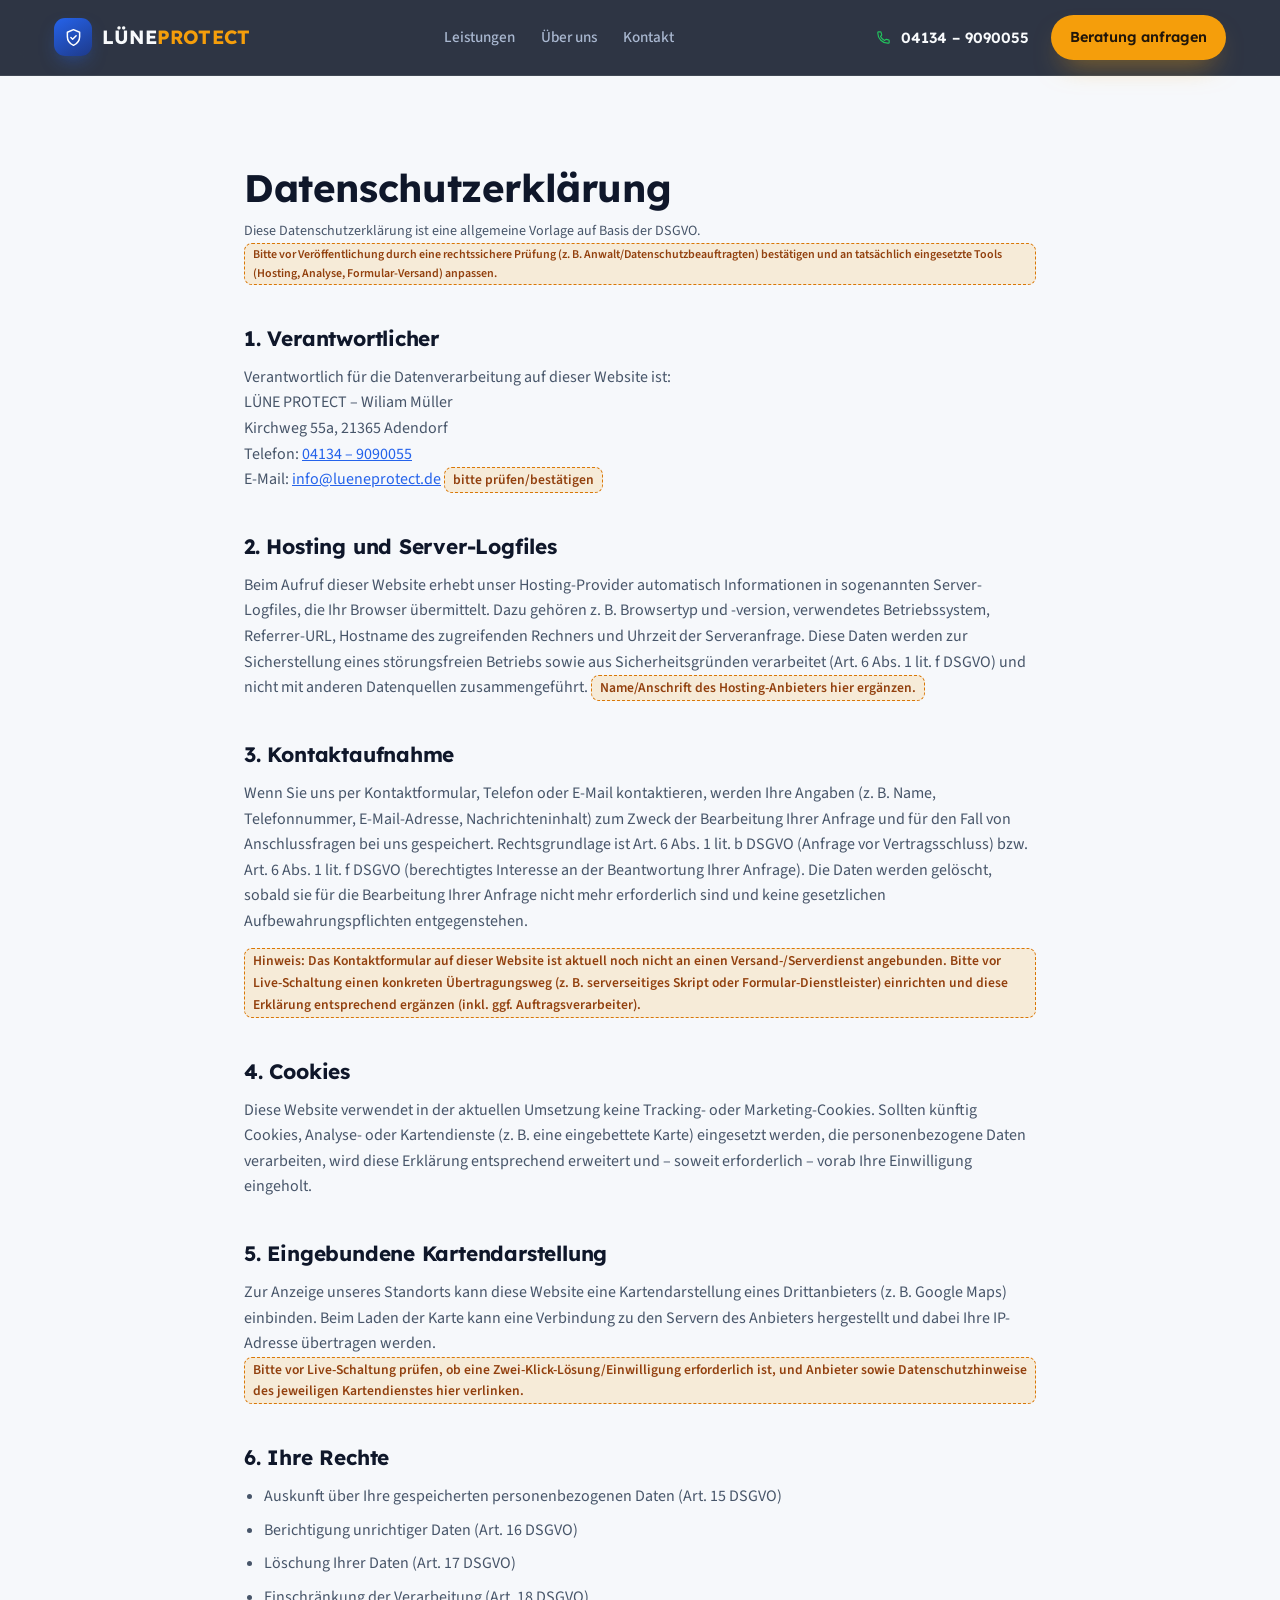
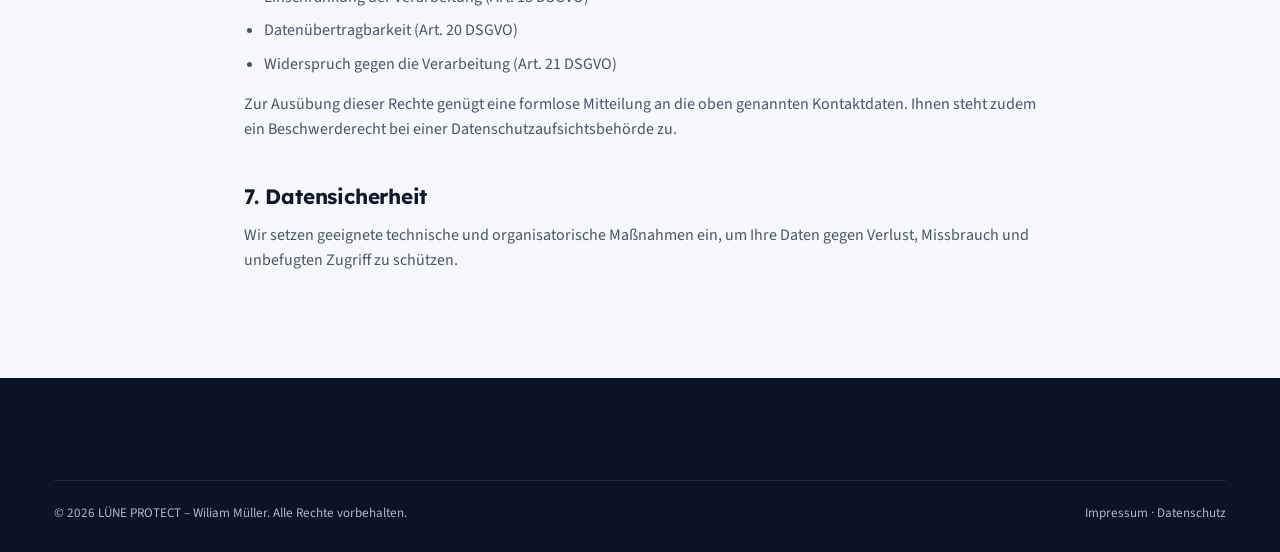
==== datenschutz.html @ abf203d9 "Add new modern website for LÜNE PROTECT Builds a full static site (index, Impressum, Datenschutz) to" ====
<!doctype html>
<html lang="de">
<head>
  <meta charset="UTF-8" />
  <meta name="viewport" content="width=device-width, initial-scale=1" />
  <title>Datenschutzerklärung – LÜNE PROTECT</title>
  <meta name="description" content="Datenschutzerklärung von LÜNE PROTECT gemäß DSGVO." />
  <meta name="robots" content="noindex" />
  <meta name="theme-color" content="#0b1324" />
  <link rel="icon" href="data:image/svg+xml,%3Csvg xmlns='http://www.w3.org/2000/svg' viewBox='0 0 24 24' fill='none'%3E%3Crect width='24' height='24' rx='6' fill='%230b1324'/%3E%3Cpath d='M12 3l7 3v5c0 4.5-3 8-7 10-4-2-7-5.5-7-10V6l7-3z' fill='%232563eb'/%3E%3Cpath d='M9 12l2 2 4-4' stroke='%23f59e0b' stroke-width='1.6' stroke-linecap='round' stroke-linejoin='round' fill='none'/%3E%3C/svg%3E" />
  <link rel="preconnect" href="https://fonts.googleapis.com" />
  <link rel="preconnect" href="https://fonts.gstatic.com" crossorigin />
  <link rel="stylesheet" href="https://fonts.googleapis.com/css2?family=Lexend:wght@400;500;600;700;800&family=Source+Sans+3:wght@400;500;600;700&display=swap" />
  <link rel="stylesheet" href="assets/css/style.css" />
</head>
<body>
  <a class="skip-link" href="#main">Zum Inhalt springen</a>

  <header class="site-header" data-site-header>
    <div class="container">
      <a class="brand" href="index.html" aria-label="LÜNE PROTECT – Startseite">
        <span class="brand__mark" aria-hidden="true">
          <svg viewBox="0 0 24 24" fill="none"><path d="M12 3l7 3v5c0 4.5-3 8-7 10-4-2-7-5.5-7-10V6l7-3z" stroke="currentColor" stroke-width="1.7" stroke-linejoin="round"/><path d="M9 12l2 2 4-4" stroke="currentColor" stroke-width="1.7" stroke-linecap="round" stroke-linejoin="round"/></svg>
        </span>
        <span class="brand__name">LÜNE<span>PROTECT</span></span>
      </a>
      <nav class="main-nav" id="main-nav" aria-label="Hauptnavigation">
        <ul class="main-nav__list">
          <li><a href="index.html#leistungen">Leistungen</a></li>
          <li><a href="index.html#ueber-uns">Über uns</a></li>
          <li><a href="index.html#kontakt">Kontakt</a></li>
        </ul>
        <a class="btn btn--accent btn--block main-nav__cta" href="index.html#kontakt">Beratung anfragen</a>
      </nav>
      <div class="header-actions">
        <a class="phone-pill" href="tel:+4941349090055">
          <svg viewBox="0 0 24 24" fill="none"><path d="M4 5c0-.6.4-1 1-1h2.6c.5 0 .9.3 1 .8l.8 3.2c.1.4 0 .9-.3 1.2L7.8 10.5a12 12 0 0 0 5.7 5.7l1.3-1.3c.3-.3.8-.4 1.2-.3l3.2.8c.5.1.8.5.8 1V19c0 .6-.4 1-1 1h-1C10.4 20 4 13.6 4 6V5z" stroke="currentColor" stroke-width="1.6" stroke-linejoin="round"/></svg>
          <span>04134&nbsp;–&nbsp;9090055</span>
        </a>
        <a class="btn btn--accent btn--sm" href="index.html#kontakt">Beratung anfragen</a>
        <button class="nav-toggle" type="button" data-nav-toggle aria-expanded="false" aria-controls="main-nav" aria-label="Menü öffnen">
          <svg class="icon-menu" viewBox="0 0 24 24" fill="none"><path d="M4 7h16M4 12h16M4 17h16" stroke="currentColor" stroke-width="1.8" stroke-linecap="round"/></svg>
          <svg class="icon-close" viewBox="0 0 24 24" fill="none"><path d="M6 6l12 12M18 6L6 18" stroke="currentColor" stroke-width="1.8" stroke-linecap="round"/></svg>
        </button>
      </div>
    </div>
  </header>

  <main id="main">
    <section class="legal">
      <div class="container">
        <h1>Datenschutzerklärung</h1>
        <p class="legal__updated">
          Diese Datenschutzerklärung ist eine allgemeine Vorlage auf Basis der DSGVO.
          <span class="placeholder-note">Bitte vor Veröffentlichung durch eine rechtssichere Prüfung (z.&nbsp;B. Anwalt/Datenschutzbeauftragten) bestätigen und an tatsächlich eingesetzte Tools (Hosting, Analyse, Formular-Versand) anpassen.</span>
        </p>

        <h2>1. Verantwortlicher</h2>
        <p>
          Verantwortlich für die Datenverarbeitung auf dieser Website ist:<br />
          LÜNE PROTECT – Wiliam Müller<br />
          Kirchweg 55a, 21365 Adendorf<br />
          Telefon: <a href="tel:+4941349090055">04134 – 9090055</a><br />
          E-Mail: <a href="mailto:info@lueneprotect.de">info@lueneprotect.de</a>
          <span class="placeholder-note">bitte prüfen/bestätigen</span>
        </p>

        <h2>2. Hosting und Server-Logfiles</h2>
        <p>
          Beim Aufruf dieser Website erhebt unser Hosting-Provider automatisch Informationen in
          sogenannten Server-Logfiles, die Ihr Browser übermittelt. Dazu gehören z.&nbsp;B. Browsertyp und
          -version, verwendetes Betriebssystem, Referrer-URL, Hostname des zugreifenden Rechners und
          Uhrzeit der Serveranfrage. Diese Daten werden zur Sicherstellung eines störungsfreien Betriebs
          sowie aus Sicherheitsgründen verarbeitet (Art. 6 Abs. 1 lit. f DSGVO) und nicht mit anderen
          Datenquellen zusammengeführt.
          <span class="placeholder-note">Name/Anschrift des Hosting-Anbieters hier ergänzen.</span>
        </p>

        <h2>3. Kontaktaufnahme</h2>
        <p>
          Wenn Sie uns per Kontaktformular, Telefon oder E-Mail kontaktieren, werden Ihre Angaben
          (z.&nbsp;B. Name, Telefonnummer, E-Mail-Adresse, Nachrichteninhalt) zum Zweck der Bearbeitung
          Ihrer Anfrage und für den Fall von Anschlussfragen bei uns gespeichert. Rechtsgrundlage ist
          Art. 6 Abs. 1 lit. b DSGVO (Anfrage vor Vertragsschluss) bzw. Art. 6 Abs. 1 lit. f DSGVO
          (berechtigtes Interesse an der Beantwortung Ihrer Anfrage). Die Daten werden gelöscht, sobald sie
          für die Bearbeitung Ihrer Anfrage nicht mehr erforderlich sind und keine gesetzlichen
          Aufbewahrungspflichten entgegenstehen.
        </p>
        <p>
          <span class="placeholder-note">Hinweis: Das Kontaktformular auf dieser Website ist aktuell noch nicht an einen
          Versand-/Serverdienst angebunden. Bitte vor Live-Schaltung einen konkreten Übertragungsweg
          (z.&nbsp;B. serverseitiges Skript oder Formular-Dienstleister) einrichten und diese Erklärung
          entsprechend ergänzen (inkl. ggf. Auftragsverarbeiter).</span>
        </p>

        <h2>4. Cookies</h2>
        <p>
          Diese Website verwendet in der aktuellen Umsetzung keine Tracking- oder Marketing-Cookies.
          Sollten künftig Cookies, Analyse- oder Kartendienste (z.&nbsp;B. eine eingebettete Karte) eingesetzt
          werden, die personenbezogene Daten verarbeiten, wird diese Erklärung entsprechend erweitert und –
          soweit erforderlich – vorab Ihre Einwilligung eingeholt.
        </p>

        <h2>5. Eingebundene Kartendarstellung</h2>
        <p>
          Zur Anzeige unseres Standorts kann diese Website eine Kartendarstellung eines Drittanbieters
          (z.&nbsp;B. Google Maps) einbinden. Beim Laden der Karte kann eine Verbindung zu den Servern des
          Anbieters hergestellt und dabei Ihre IP-Adresse übertragen werden.
          <span class="placeholder-note">Bitte vor Live-Schaltung prüfen, ob eine Zwei-Klick-Lösung/Einwilligung erforderlich ist,
          und Anbieter sowie Datenschutzhinweise des jeweiligen Kartendienstes hier verlinken.</span>
        </p>

        <h2>6. Ihre Rechte</h2>
        <ul>
          <li>Auskunft über Ihre gespeicherten personenbezogenen Daten (Art. 15 DSGVO)</li>
          <li>Berichtigung unrichtiger Daten (Art. 16 DSGVO)</li>
          <li>Löschung Ihrer Daten (Art. 17 DSGVO)</li>
          <li>Einschränkung der Verarbeitung (Art. 18 DSGVO)</li>
          <li>Datenübertragbarkeit (Art. 20 DSGVO)</li>
          <li>Widerspruch gegen die Verarbeitung (Art. 21 DSGVO)</li>
        </ul>
        <p>
          Zur Ausübung dieser Rechte genügt eine formlose Mitteilung an die oben genannten Kontaktdaten.
          Ihnen steht zudem ein Beschwerderecht bei einer Datenschutzaufsichtsbehörde zu.
        </p>

        <h2>7. Datensicherheit</h2>
        <p>
          Wir setzen geeignete technische und organisatorische Maßnahmen ein, um Ihre Daten gegen Verlust,
          Missbrauch und unbefugten Zugriff zu schützen.
        </p>
      </div>
    </section>
  </main>

  <footer class="site-footer">
    <div class="container">
      <div class="footer-bottom">
        <span>© <span data-year>2026</span> LÜNE PROTECT – Wiliam Müller. Alle Rechte vorbehalten.</span>
        <span><a href="impressum.html">Impressum</a> · <a href="datenschutz.html">Datenschutz</a></span>
      </div>
    </div>
  </footer>

  <script src="assets/js/main.js"></script>
</body>
</html>
---- assets/css/style.css ----
/* ==========================================================================
   LÜNE PROTECT — Stylesheet
   Design system: dark navy "tech/trust" sections on a light, high-contrast
   content base. Primary = security blue, Accent = CTA amber,
   Status = armed/protected green. Headings: Lexend / Body: Source Sans 3.
   ========================================================================== */

/* Google Fonts are loaded via <link> tags in each page's <head>, not via
   @import here — @import can delay the rest of this stylesheet (including
   the mobile-nav breakpoint) from applying until the font request settles,
   which is especially risky on slow or restricted connections. */

:root {
  --font-heading: 'Lexend', system-ui, -apple-system, Segoe UI, sans-serif;
  --font-body: 'Source Sans 3', system-ui, -apple-system, Segoe UI, sans-serif;

  /* Light content surfaces */
  --color-ink: #0f172a;
  --color-ink-soft: #475569;
  --color-ink-faint: #7c8aa0;
  --color-bg: #f6f8fb;
  --color-bg-alt: #eef2f8;
  --color-surface: #ffffff;
  --color-border: #e2e8f0;

  /* Dark navy "trust" surfaces (hero, footer, CTA banner) */
  --color-navy: #0b1324;
  --color-navy-soft: #121b30;
  --color-navy-softer: #182544;
  --color-navy-border: rgba(255, 255, 255, 0.09);
  --color-on-navy: #f8fafc;
  --color-on-navy-soft: #aab8d1;

  /* Brand colors */
  --color-primary: #2563eb;
  --color-primary-dark: #1d4ed8;
  --color-primary-soft: rgba(37, 99, 235, 0.1);
  --color-accent: #f59e0b;
  --color-accent-dark: #d97706;
  --color-status: #22c55e;
  --color-status-soft: rgba(34, 197, 94, 0.14);
  --color-danger: #dc2626;

  --radius-sm: 8px;
  --radius-md: 14px;
  --radius-lg: 24px;
  --radius-pill: 999px;

  --shadow-sm: 0 1px 2px rgba(15, 23, 42, 0.07);
  --shadow-md: 0 14px 32px -14px rgba(15, 23, 42, 0.22);
  --shadow-lg: 0 30px 70px -24px rgba(15, 23, 42, 0.32);

  --container-w: 1220px;
  --transition: 220ms cubic-bezier(0.4, 0, 0.2, 1);
  --header-h: 76px;

  color-scheme: light;
}

/* ---------- Reset ---------- */
*,
*::before,
*::after {
  box-sizing: border-box;
}

html {
  scroll-behavior: smooth;
  scroll-padding-top: calc(var(--header-h) + 12px);
  overflow-x: hidden;
}

@media (prefers-reduced-motion: reduce) {
  html {
    scroll-behavior: auto;
  }
  *,
  *::before,
  *::after {
    animation-duration: 0.001ms !important;
    animation-iteration-count: 1 !important;
    transition-duration: 0.001ms !important;
    scroll-behavior: auto !important;
  }
}

body {
  margin: 0;
  font-family: var(--font-body);
  color: var(--color-ink);
  background: var(--color-bg);
  font-size: 16px;
  line-height: 1.6;
  -webkit-font-smoothing: antialiased;
  overflow-x: hidden;
}

img,
svg {
  max-width: 100%;
  display: block;
}

a {
  color: inherit;
  text-decoration: none;
}

ul {
  margin: 0;
  padding: 0;
  list-style: none;
}

h1,
h2,
h3,
h4 {
  font-family: var(--font-heading);
  color: var(--color-ink);
  line-height: 1.15;
  margin: 0;
  letter-spacing: -0.01em;
}

p {
  margin: 0;
}

button {
  font: inherit;
  cursor: pointer;
}

input,
textarea,
select {
  font: inherit;
}

:focus-visible {
  outline: 3px solid var(--color-primary);
  outline-offset: 2px;
  border-radius: 4px;
}

/* ---------- Layout helpers ---------- */
.container {
  width: 100%;
  max-width: var(--container-w);
  margin-inline: auto;
  padding-inline: 24px;
}

.section {
  padding-block: clamp(56px, 9vw, 108px);
}

.section--alt {
  background: var(--color-bg-alt);
}

.section--navy {
  background: var(--color-navy);
  color: var(--color-on-navy);
}

.section--navy h1,
.section--navy h2,
.section--navy h3,
.section--navy h4 {
  color: var(--color-on-navy); /* see note on .hero__content h1 */
}

.section-head {
  max-width: 680px;
  margin-bottom: clamp(32px, 5vw, 56px);
}

.section-head--center {
  margin-inline: auto;
  text-align: center;
}

.eyebrow {
  display: inline-flex;
  align-items: center;
  gap: 8px;
  font-family: var(--font-heading);
  font-size: 0.8rem;
  font-weight: 600;
  letter-spacing: 0.08em;
  text-transform: uppercase;
  color: var(--color-primary);
  margin-bottom: 14px;
}

.eyebrow::before {
  content: '';
  width: 22px;
  height: 2px;
  background: var(--color-primary);
  border-radius: 2px;
}

.section--navy .eyebrow,
.hero .eyebrow {
  color: var(--color-accent);
}

.section--navy .eyebrow::before,
.hero .eyebrow::before {
  background: var(--color-accent);
}

.section-title {
  font-size: clamp(1.7rem, 3.2vw, 2.5rem);
  font-weight: 700;
}

.section-lede {
  margin-top: 14px;
  color: var(--color-ink-soft);
  font-size: 1.05rem;
  max-width: 58ch;
}

.section--navy .section-lede {
  color: var(--color-on-navy-soft);
}

.section-head--center .section-lede {
  margin-inline: auto;
}

.visually-hidden {
  position: absolute;
  width: 1px;
  height: 1px;
  padding: 0;
  margin: -1px;
  overflow: hidden;
  clip: rect(0, 0, 0, 0);
  white-space: nowrap;
  border: 0;
}

.skip-link {
  position: absolute;
  top: -60px;
  left: 16px;
  background: var(--color-primary);
  color: #fff;
  padding: 12px 18px;
  border-radius: var(--radius-sm);
  z-index: 1000;
  transition: top var(--transition);
  font-weight: 600;
}

.skip-link:focus {
  top: 16px;
}

/* ---------- Buttons ---------- */
.btn {
  display: inline-flex;
  align-items: center;
  justify-content: center;
  gap: 10px;
  padding: 14px 26px;
  border-radius: var(--radius-pill);
  font-family: var(--font-heading);
  font-weight: 600;
  font-size: 0.98rem;
  border: 1px solid transparent;
  transition: transform var(--transition), box-shadow var(--transition), background var(--transition), color var(--transition), border-color var(--transition);
  white-space: nowrap;
}

.btn svg {
  width: 18px;
  height: 18px;
  flex-shrink: 0;
}

.btn:hover {
  transform: translateY(-2px);
}

.btn:active {
  transform: translateY(0);
}

.btn--accent {
  background: var(--color-accent);
  color: #21160a;
  box-shadow: 0 14px 28px -12px rgba(245, 158, 11, 0.55);
}

.btn--accent:hover {
  background: var(--color-accent-dark);
  box-shadow: 0 18px 34px -12px rgba(217, 119, 6, 0.55);
}

.btn--ghost-light {
  background: rgba(255, 255, 255, 0.06);
  color: var(--color-on-navy);
  border-color: rgba(255, 255, 255, 0.28);
}

.btn--ghost-light:hover {
  background: rgba(255, 255, 255, 0.14);
  border-color: rgba(255, 255, 255, 0.5);
}

.btn--primary {
  background: var(--color-primary);
  color: #fff;
  box-shadow: 0 14px 28px -14px rgba(37, 99, 235, 0.6);
}

.btn--primary:hover {
  background: var(--color-primary-dark);
}

.btn--outline {
  background: transparent;
  border-color: var(--color-border);
  color: var(--color-ink);
}

.btn--outline:hover {
  border-color: var(--color-primary);
  color: var(--color-primary);
}

.btn--sm {
  padding: 10px 18px;
  font-size: 0.9rem;
}

.btn--block {
  width: 100%;
}

/* ---------- Header ---------- */
.site-header {
  position: sticky;
  top: 0;
  z-index: 100;
  height: var(--header-h);
  display: flex;
  align-items: center;
  background: rgba(11, 19, 36, 0.85);
  backdrop-filter: blur(14px);
  -webkit-backdrop-filter: blur(14px);
  border-bottom: 1px solid var(--color-navy-border);
  transition: background var(--transition), box-shadow var(--transition);
}

.site-header.is-scrolled {
  box-shadow: 0 12px 30px -18px rgba(0, 0, 0, 0.6);
}

.site-header .container {
  display: flex;
  align-items: center;
  justify-content: space-between;
  gap: 20px;
}

.brand {
  display: inline-flex;
  align-items: center;
  gap: 10px;
  font-family: var(--font-heading);
  font-weight: 700;
  font-size: 1.2rem;
  color: var(--color-on-navy);
}

.brand__mark {
  display: inline-flex;
  align-items: center;
  justify-content: center;
  width: 38px;
  height: 38px;
  border-radius: 11px;
  background: linear-gradient(150deg, var(--color-primary), #1e3a8a);
  color: #fff;
  box-shadow: 0 8px 20px -8px rgba(37, 99, 235, 0.7);
}

.brand__mark svg {
  width: 21px;
  height: 21px;
}

.brand__name {
  letter-spacing: 0.01em;
}

.brand__name span {
  color: var(--color-accent);
}

.main-nav {
  display: flex;
  align-items: center;
  gap: 30px;
}

.main-nav__list {
  display: flex;
  align-items: center;
  gap: 26px;
}

.main-nav__list a {
  font-size: 0.95rem;
  font-weight: 500;
  color: var(--color-on-navy-soft);
  padding-block: 6px;
  border-bottom: 2px solid transparent;
  transition: color var(--transition), border-color var(--transition);
}

.main-nav__list a:hover,
.main-nav__list a.is-active {
  color: var(--color-on-navy);
  border-color: var(--color-accent);
}

.main-nav__cta {
  display: none; /* shown only inside the mobile slide-out panel */
}

.header-actions {
  display: flex;
  align-items: center;
  gap: 14px;
}

.phone-pill {
  display: inline-flex;
  align-items: center;
  gap: 9px;
  color: var(--color-on-navy);
  font-family: var(--font-heading);
  font-weight: 600;
  font-size: 0.92rem;
  padding: 9px 8px;
  border-radius: var(--radius-pill);
}

.phone-pill svg {
  width: 17px;
  height: 17px;
  color: var(--color-status);
}

.nav-toggle {
  display: none;
  background: rgba(255, 255, 255, 0.08);
  border: 1px solid var(--color-navy-border);
  border-radius: var(--radius-sm);
  width: 44px;
  height: 44px;
  align-items: center;
  justify-content: center;
  color: var(--color-on-navy);
}

.nav-toggle svg {
  width: 20px;
  height: 20px;
}

.nav-toggle .icon-close {
  display: none;
}

.nav-open .nav-toggle .icon-menu {
  display: none;
}

.nav-open .nav-toggle .icon-close {
  display: block;
}

/* ---------- Hero ---------- */
.hero {
  position: relative;
  background: radial-gradient(circle at 82% 15%, rgba(37, 99, 235, 0.35), transparent 55%),
    radial-gradient(circle at 12% 85%, rgba(245, 158, 11, 0.16), transparent 45%),
    linear-gradient(180deg, var(--color-navy) 0%, var(--color-navy-soft) 100%);
  color: var(--color-on-navy);
  overflow: hidden;
  padding-block: clamp(64px, 10vw, 120px);
}

.hero__grid {
  position: absolute;
  inset: 0;
  background-image: linear-gradient(rgba(255, 255, 255, 0.045) 1px, transparent 1px),
    linear-gradient(90deg, rgba(255, 255, 255, 0.045) 1px, transparent 1px);
  background-size: 46px 46px;
  mask-image: radial-gradient(ellipse 90% 70% at 60% 20%, black 10%, transparent 75%);
  pointer-events: none;
}

.hero .container {
  position: relative;
  display: grid;
  grid-template-columns: minmax(0, 1.05fr) minmax(0, 0.85fr);
  gap: clamp(32px, 6vw, 64px);
  align-items: center;
}

.hero__content h1 {
  /* Heading tags get a dark `color` directly from the global h1-h4 rule
     below, which always wins over an inherited color (inheritance never
     out-prioritizes a rule that targets the element directly, regardless
     of the ancestor rule's specificity) — so every heading placed on a
     dark surface needs its light color restated explicitly here. */
  color: var(--color-on-navy);
  font-size: clamp(2.2rem, 4.6vw, 3.4rem);
  font-weight: 800;
}

.hero__content h1 em {
  font-style: normal;
  color: var(--color-accent);
}

.hero__lede {
  margin-top: 20px;
  font-size: 1.12rem;
  color: var(--color-on-navy-soft);
  max-width: 54ch;
}

.hero__cta {
  display: flex;
  flex-wrap: wrap;
  gap: 14px;
  margin-top: 34px;
}

.hero__trust {
  display: grid;
  grid-template-columns: repeat(2, minmax(0, 1fr));
  gap: 12px 22px;
  margin-top: 42px;
  padding-top: 30px;
  border-top: 1px solid var(--color-navy-border);
}

.hero__trust li {
  display: flex;
  align-items: center;
  gap: 10px;
  font-size: 0.92rem;
  color: var(--color-on-navy-soft);
}

.hero__trust svg {
  width: 19px;
  height: 19px;
  color: var(--color-status);
  flex-shrink: 0;
}

.hero__visual {
  position: relative;
  display: flex;
  align-items: center;
  justify-content: center;
}

.hero__panel {
  position: relative;
  width: 100%;
  max-width: 400px;
  border-radius: var(--radius-lg);
  background: linear-gradient(165deg, var(--color-navy-softer), var(--color-navy-soft));
  border: 1px solid var(--color-navy-border);
  padding: 30px;
  box-shadow: var(--shadow-lg);
}

.hero__panel-row {
  display: flex;
  align-items: center;
  justify-content: space-between;
  margin-bottom: 22px;
}

.status-chip {
  display: inline-flex;
  align-items: center;
  gap: 8px;
  background: var(--color-status-soft);
  color: var(--color-status);
  font-family: var(--font-heading);
  font-weight: 600;
  font-size: 0.78rem;
  letter-spacing: 0.03em;
  padding: 7px 13px;
  border-radius: var(--radius-pill);
}

.status-chip::before {
  content: '';
  width: 7px;
  height: 7px;
  border-radius: 50%;
  background: var(--color-status);
  box-shadow: 0 0 0 4px var(--color-status-soft);
}

.hero__panel-time {
  font-size: 0.8rem;
  color: var(--color-on-navy-soft);
}

.hero__panel-list {
  display: flex;
  flex-direction: column;
  gap: 14px;
}

.hero__panel-item {
  display: flex;
  align-items: center;
  gap: 12px;
  background: rgba(255, 255, 255, 0.04);
  border: 1px solid var(--color-navy-border);
  border-radius: var(--radius-md);
  padding: 12px 14px;
}

.hero__panel-item span.ico {
  display: inline-flex;
  align-items: center;
  justify-content: center;
  width: 34px;
  height: 34px;
  border-radius: 10px;
  background: rgba(37, 99, 235, 0.22);
  color: #a9c2fb;
  flex-shrink: 0;
}

.hero__panel-item span.ico svg {
  width: 17px;
  height: 17px;
}

.hero__panel-item div strong {
  display: block;
  font-family: var(--font-heading);
  font-size: 0.88rem;
  font-weight: 600;
}

.hero__panel-item div small {
  color: var(--color-on-navy-soft);
  font-size: 0.78rem;
}

.hero__glow {
  position: absolute;
  width: 320px;
  height: 320px;
  border-radius: 50%;
  background: radial-gradient(circle, rgba(37, 99, 235, 0.45), transparent 70%);
  filter: blur(10px);
  z-index: -1;
  top: -60px;
  right: -60px;
}

/* ---------- Partners ---------- */
.partners {
  padding-block: 40px;
  background: var(--color-surface);
  border-bottom: 1px solid var(--color-border);
}

.partners__label {
  text-align: center;
  font-family: var(--font-heading);
  font-size: 0.78rem;
  font-weight: 600;
  letter-spacing: 0.1em;
  text-transform: uppercase;
  color: var(--color-ink-faint);
  margin-bottom: 24px;
}

.partners__row {
  display: flex;
  flex-wrap: wrap;
  align-items: center;
  justify-content: center;
  gap: 14px;
}

.partner-badge {
  display: inline-flex;
  align-items: center;
  gap: 9px;
  padding: 10px 18px;
  border-radius: var(--radius-pill);
  border: 1px solid var(--color-border);
  background: var(--color-bg);
  font-family: var(--font-heading);
  font-weight: 600;
  font-size: 0.92rem;
  color: var(--color-ink-soft);
}

.partner-badge svg {
  width: 16px;
  height: 16px;
  color: var(--color-primary);
}

/* ---------- Services overview grid ---------- */
.services-grid {
  display: grid;
  grid-template-columns: repeat(4, minmax(0, 1fr));
  gap: 22px;
}

.service-card {
  background: var(--color-surface);
  border: 1px solid var(--color-border);
  border-radius: var(--radius-lg);
  padding: 30px 26px;
  display: flex;
  flex-direction: column;
  gap: 16px;
  transition: transform var(--transition), box-shadow var(--transition), border-color var(--transition);
}

.service-card:hover {
  transform: translateY(-6px);
  box-shadow: var(--shadow-md);
  border-color: transparent;
}

.service-card__icon {
  display: inline-flex;
  align-items: center;
  justify-content: center;
  width: 52px;
  height: 52px;
  border-radius: var(--radius-md);
  background: var(--color-primary-soft);
  color: var(--color-primary);
}

.service-card__icon svg {
  width: 26px;
  height: 26px;
}

.service-card h3 {
  font-size: 1.15rem;
}

.service-card p {
  color: var(--color-ink-soft);
  font-size: 0.95rem;
  flex-grow: 1;
}

.service-card__link {
  display: inline-flex;
  align-items: center;
  gap: 8px;
  font-family: var(--font-heading);
  font-weight: 600;
  font-size: 0.9rem;
  color: var(--color-primary);
}

.service-card__link svg {
  width: 15px;
  height: 15px;
  transition: transform var(--transition);
}

.service-card__link:hover svg {
  transform: translateX(3px);
}

/* ---------- Service detail sections ---------- */
.service-detail {
  scroll-margin-top: calc(var(--header-h) + 16px);
}

.service-detail__grid {
  display: grid;
  grid-template-columns: minmax(0, 1fr) minmax(0, 1fr);
  gap: clamp(30px, 6vw, 70px);
  align-items: center;
}

.service-detail--reverse .service-detail__grid {
  direction: rtl;
}

.service-detail--reverse .service-detail__grid > * {
  direction: ltr;
}

.service-detail__badge {
  display: inline-flex;
  align-items: center;
  justify-content: center;
  width: 54px;
  height: 54px;
  border-radius: var(--radius-md);
  background: var(--color-primary);
  color: #fff;
  margin-bottom: 20px;
}

.service-detail__badge svg {
  width: 27px;
  height: 27px;
}

.feature-list {
  margin-top: 24px;
  display: flex;
  flex-direction: column;
  gap: 14px;
}

.feature-list li {
  display: flex;
  align-items: flex-start;
  gap: 12px;
  font-size: 0.98rem;
  color: var(--color-ink-soft);
}

.feature-list svg {
  width: 20px;
  height: 20px;
  color: var(--color-status);
  flex-shrink: 0;
  margin-top: 2px;
}

.feature-list strong {
  color: var(--color-ink);
}

.service-detail__figure {
  position: relative;
  border-radius: var(--radius-lg);
  overflow: hidden;
  background: linear-gradient(160deg, var(--color-navy-soft), var(--color-navy));
  aspect-ratio: 4 / 3.3;
  display: flex;
  align-items: center;
  justify-content: center;
  border: 1px solid var(--color-border);
}

.service-detail__figure svg {
  width: 58%;
  height: 58%;
  color: rgba(255, 255, 255, 0.92);
}

.service-detail__figure::after {
  content: '';
  position: absolute;
  inset: 0;
  background: radial-gradient(circle at 30% 20%, rgba(245, 158, 11, 0.22), transparent 55%);
}

.service-detail__cta {
  margin-top: 28px;
}

/* ---------- Process ---------- */
.process-grid {
  display: grid;
  grid-template-columns: repeat(4, minmax(0, 1fr));
  gap: 22px;
  counter-reset: step;
}

.process-step {
  position: relative;
  padding: 28px 24px 24px;
  border-radius: var(--radius-lg);
  background: var(--color-surface);
  border: 1px solid var(--color-border);
}

.process-step::before {
  counter-increment: step;
  content: counter(step, decimal-leading-zero);
  font-family: var(--font-heading);
  font-weight: 700;
  font-size: 0.85rem;
  color: var(--color-primary);
  background: var(--color-primary-soft);
  display: inline-flex;
  align-items: center;
  justify-content: center;
  width: 36px;
  height: 36px;
  border-radius: 10px;
  margin-bottom: 16px;
}

.process-step h3 {
  font-size: 1.05rem;
  margin-bottom: 8px;
}

.process-step p {
  font-size: 0.92rem;
  color: var(--color-ink-soft);
}

/* ---------- About / stats ---------- */
.about-grid {
  display: grid;
  grid-template-columns: minmax(0, 1fr) minmax(0, 1fr);
  gap: clamp(30px, 6vw, 70px);
  align-items: center;
}

.about-copy p + p {
  margin-top: 16px;
}

.about-copy p {
  color: var(--color-ink-soft);
}

.stat-row {
  display: grid;
  grid-template-columns: repeat(3, minmax(0, 1fr));
  gap: 18px;
  margin-top: 34px;
}

.stat {
  padding: 20px 18px;
  border-radius: var(--radius-md);
  background: var(--color-surface);
  border: 1px solid var(--color-border);
  text-align: center;
}

.stat strong {
  display: block;
  font-family: var(--font-heading);
  font-size: 1.7rem;
  font-weight: 800;
  color: var(--color-primary);
}

.stat span {
  font-size: 0.82rem;
  color: var(--color-ink-soft);
}

.about-figure {
  position: relative;
  border-radius: var(--radius-lg);
  background: linear-gradient(160deg, var(--color-navy-soft), var(--color-navy));
  padding: 36px;
  color: var(--color-on-navy);
  border: 1px solid var(--color-border);
}

.about-figure__quote {
  font-family: var(--font-heading);
  font-size: 1.2rem;
  font-weight: 600;
  line-height: 1.4;
}

.about-figure__person {
  display: flex;
  align-items: center;
  gap: 12px;
  margin-top: 24px;
  padding-top: 20px;
  border-top: 1px solid var(--color-navy-border);
}

.about-figure__avatar {
  width: 46px;
  height: 46px;
  border-radius: 50%;
  background: var(--color-primary);
  display: flex;
  align-items: center;
  justify-content: center;
  font-family: var(--font-heading);
  font-weight: 700;
  color: #fff;
}

.about-figure__person strong {
  display: block;
  font-size: 0.95rem;
}

.about-figure__person small {
  color: var(--color-on-navy-soft);
  font-size: 0.8rem;
}

/* ---------- Area / map ---------- */
.area-grid {
  display: grid;
  grid-template-columns: minmax(0, 0.9fr) minmax(0, 1.1fr);
  gap: clamp(28px, 5vw, 54px);
  align-items: center;
}

.area-list {
  margin-top: 22px;
  display: flex;
  flex-wrap: wrap;
  gap: 10px;
}

.area-chip {
  padding: 9px 16px;
  border-radius: var(--radius-pill);
  background: var(--color-surface);
  border: 1px solid var(--color-border);
  font-size: 0.88rem;
  font-weight: 600;
  color: var(--color-ink-soft);
}

.map-frame {
  border-radius: var(--radius-lg);
  overflow: hidden;
  border: 1px solid var(--color-border);
  box-shadow: var(--shadow-md);
  aspect-ratio: 16 / 12;
}

.map-frame iframe {
  width: 100%;
  height: 100%;
  border: 0;
}

/* ---------- CTA banner ---------- */
.cta-banner {
  background: linear-gradient(120deg, var(--color-navy), #17264a);
  color: var(--color-on-navy);
  border-radius: var(--radius-lg);
  padding: clamp(36px, 6vw, 56px);
  display: flex;
  flex-wrap: wrap;
  align-items: center;
  justify-content: space-between;
  gap: 24px;
}

.cta-banner h2 {
  color: var(--color-on-navy); /* see note on .hero__content h1 */
  font-size: clamp(1.5rem, 2.8vw, 2rem);
  max-width: 24ch;
}

.cta-banner p {
  color: var(--color-on-navy-soft);
  margin-top: 10px;
  max-width: 46ch;
}

.cta-banner__actions {
  display: flex;
  flex-wrap: wrap;
  gap: 14px;
}

/* ---------- Contact ---------- */
.contact-grid {
  display: grid;
  grid-template-columns: minmax(0, 1fr) minmax(0, 0.85fr);
  gap: clamp(28px, 5vw, 54px);
  align-items: start;
}

.contact-form {
  background: var(--color-surface);
  border: 1px solid var(--color-border);
  border-radius: var(--radius-lg);
  padding: clamp(24px, 4vw, 38px);
  box-shadow: var(--shadow-sm);
}

.form-row {
  display: grid;
  grid-template-columns: repeat(2, minmax(0, 1fr));
  gap: 18px;
}

.form-field {
  margin-bottom: 18px;
}

.form-field label {
  display: block;
  font-family: var(--font-heading);
  font-size: 0.85rem;
  font-weight: 600;
  margin-bottom: 8px;
  color: var(--color-ink);
}

.form-field input,
.form-field select,
.form-field textarea {
  width: 100%;
  padding: 13px 15px;
  border-radius: var(--radius-sm);
  border: 1px solid var(--color-border);
  background: var(--color-bg);
  color: var(--color-ink);
  transition: border-color var(--transition), box-shadow var(--transition);
}

.form-field input:focus,
.form-field select:focus,
.form-field textarea:focus {
  border-color: var(--color-primary);
  box-shadow: 0 0 0 4px var(--color-primary-soft);
  outline: none;
}

.form-field textarea {
  resize: vertical;
  min-height: 120px;
}

.form-check {
  display: flex;
  align-items: flex-start;
  gap: 10px;
  margin-bottom: 22px;
  font-size: 0.88rem;
  color: var(--color-ink-soft);
}

.form-check input {
  margin-top: 3px;
  width: 17px;
  height: 17px;
  accent-color: var(--color-primary);
  flex-shrink: 0;
}

.form-note {
  margin-top: 14px;
  font-size: 0.82rem;
  color: var(--color-ink-faint);
}

.form-status {
  margin-top: 16px;
  padding: 13px 16px;
  border-radius: var(--radius-sm);
  font-size: 0.9rem;
  font-weight: 600;
  display: none;
}

.form-status.is-success {
  display: block;
  background: var(--color-status-soft);
  color: #15803d;
}

.form-status.is-error {
  display: block;
  background: rgba(220, 38, 38, 0.1);
  color: var(--color-danger);
}

.contact-info {
  display: flex;
  flex-direction: column;
  gap: 16px;
}

.info-card {
  background: var(--color-surface);
  border: 1px solid var(--color-border);
  border-radius: var(--radius-lg);
  padding: 22px 24px;
  display: flex;
  gap: 16px;
  align-items: flex-start;
}

.info-card__icon {
  display: inline-flex;
  align-items: center;
  justify-content: center;
  width: 44px;
  height: 44px;
  border-radius: var(--radius-md);
  background: var(--color-primary-soft);
  color: var(--color-primary);
  flex-shrink: 0;
}

.info-card__icon svg {
  width: 21px;
  height: 21px;
}

.info-card h3 {
  font-size: 1rem;
  margin-bottom: 5px;
}

.info-card p,
.info-card a {
  font-size: 0.92rem;
  color: var(--color-ink-soft);
}

.info-card a:hover {
  color: var(--color-primary);
}

.info-card--dark {
  background: linear-gradient(160deg, var(--color-navy-soft), var(--color-navy));
  border-color: transparent;
  color: var(--color-on-navy);
}

.info-card--dark .info-card__icon {
  background: rgba(245, 158, 11, 0.2);
  color: var(--color-accent);
}

.info-card--dark h3 {
  color: var(--color-on-navy); /* see note on .hero__content h1 */
}

.info-card--dark p {
  color: var(--color-on-navy-soft);
}

/* ---------- Footer ---------- */
.site-footer {
  background: var(--color-navy);
  color: var(--color-on-navy-soft);
  padding-block: 56px 28px;
}

.footer-grid {
  display: grid;
  grid-template-columns: 1.3fr 1fr 1fr 1fr;
  gap: 36px;
}

.footer-brand .brand {
  color: var(--color-on-navy);
}

.footer-brand p {
  margin-top: 14px;
  font-size: 0.92rem;
  max-width: 34ch;
}

.footer-col h4 {
  font-family: var(--font-heading);
  font-size: 0.85rem;
  letter-spacing: 0.05em;
  text-transform: uppercase;
  color: var(--color-on-navy);
  margin-bottom: 16px;
}

.footer-col ul {
  display: flex;
  flex-direction: column;
  gap: 11px;
}

.footer-col a {
  font-size: 0.92rem;
  transition: color var(--transition);
}

.footer-col a:hover {
  color: var(--color-on-navy);
}

.footer-bottom {
  margin-top: 46px;
  padding-top: 22px;
  border-top: 1px solid var(--color-navy-border);
  display: flex;
  flex-wrap: wrap;
  justify-content: space-between;
  gap: 12px;
  font-size: 0.82rem;
}

/* ---------- Reveal animation ----------
   Content is visible by default so it never depends on JavaScript running
   (no-JS, slow JS, or a script error must never hide page content). Only
   once main.js confirms it can drive the animation does it add
   `js-reveal` to <html>; from that point [data-reveal] elements start
   hidden and fade in via `.is-visible`, with a safety timeout in main.js
   that force-reveals anything an observer might miss. */
.js-reveal [data-reveal] {
  opacity: 0;
  transform: translateY(18px);
  transition: opacity 600ms ease, transform 600ms ease;
}

.js-reveal [data-reveal].is-visible {
  opacity: 1;
  transform: translateY(0);
}

@media (prefers-reduced-motion: reduce) {
  .js-reveal [data-reveal] {
    opacity: 1;
    transform: none;
    transition: none;
  }
}

/* ---------- Legal pages ---------- */
.legal {
  padding-block: clamp(48px, 8vw, 90px);
}

.legal .container {
  max-width: 840px;
}

.legal h1 {
  font-size: clamp(1.8rem, 3.6vw, 2.4rem);
  margin-bottom: 10px;
}

.legal__updated {
  color: var(--color-ink-faint);
  font-size: 0.88rem;
  margin-bottom: 40px;
}

.legal h2 {
  font-size: 1.3rem;
  margin-top: 42px;
  margin-bottom: 14px;
}

.legal h3 {
  font-size: 1.05rem;
  margin-top: 26px;
  margin-bottom: 10px;
}

.legal p {
  color: var(--color-ink-soft);
  margin-bottom: 14px;
}

.legal ul {
  margin: 0 0 14px;
  padding-left: 20px;
  list-style: disc;
  color: var(--color-ink-soft);
}

.legal li {
  margin-bottom: 8px;
}

.legal a {
  color: var(--color-primary);
  text-decoration: underline;
}

.placeholder-note {
  display: inline-block;
  background: rgba(245, 158, 11, 0.14);
  color: #92400e;
  border: 1px dashed var(--color-accent-dark);
  border-radius: var(--radius-sm);
  padding: 1px 8px;
  font-size: 0.85em;
  font-weight: 600;
}

/* ---------- Responsive ---------- */
@media (max-width: 1080px) {
  .services-grid {
    grid-template-columns: repeat(2, minmax(0, 1fr));
  }

  .process-grid {
    grid-template-columns: repeat(2, minmax(0, 1fr));
  }

  .footer-grid {
    grid-template-columns: repeat(2, minmax(0, 1fr));
  }
}

@media (max-width: 940px) {
  .hero .container {
    grid-template-columns: 1fr;
  }

  .hero__visual {
    order: -1;
  }

  .hero__panel {
    max-width: 460px;
  }

  .about-grid,
  .area-grid,
  .contact-grid {
    grid-template-columns: 1fr;
  }

  .service-detail--reverse .service-detail__grid {
    direction: ltr;
  }

  .service-detail__figure {
    order: -1;
  }
}

@media (max-width: 860px) {
  .main-nav {
    position: fixed;
    inset: var(--header-h) 0 0 0;
    background: var(--color-navy);
    flex-direction: column;
    align-items: stretch;
    padding: 28px 24px;
    gap: 26px;
    overflow-y: auto;
    transform: translateX(100%);
    transition: transform var(--transition);
  }

  .nav-open .main-nav {
    transform: translateX(0);
  }

  .main-nav__list {
    flex-direction: column;
    align-items: flex-start;
    gap: 4px;
  }

  .main-nav__list a {
    display: block;
    width: 100%;
    padding: 14px 4px;
    border-bottom: 1px solid var(--color-navy-border);
  }

  .header-actions .phone-pill span {
    display: none;
  }

  .header-actions > .btn--accent {
    display: none;
  }

  .nav-toggle {
    display: inline-flex;
  }

  .main-nav__cta {
    display: block;
    margin-top: 10px;
  }
}

@media (max-width: 720px) {
  .services-grid,
  .process-grid {
    grid-template-columns: 1fr;
  }

  .form-row {
    grid-template-columns: 1fr;
  }

  .footer-grid {
    grid-template-columns: 1fr;
  }

  .cta-banner {
    flex-direction: column;
    align-items: flex-start;
  }

  .hero__trust {
    grid-template-columns: 1fr;
  }
}
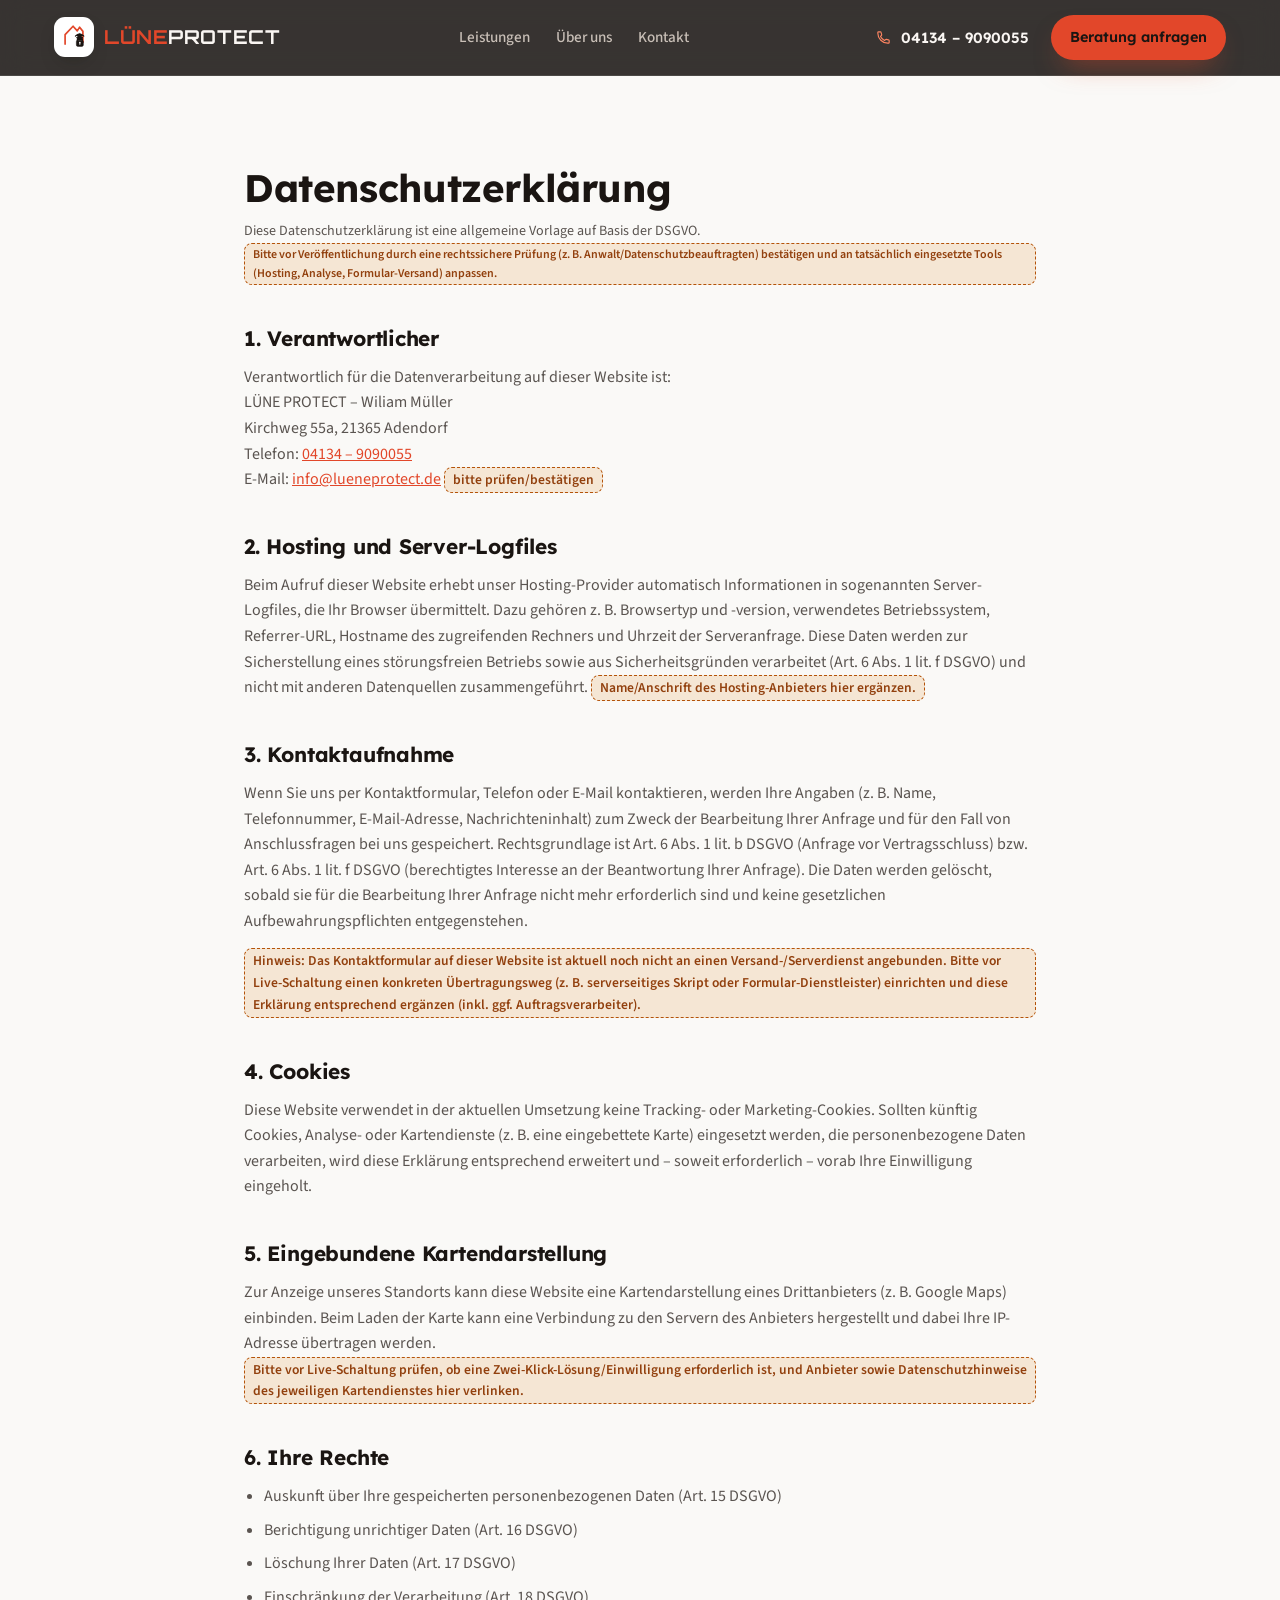
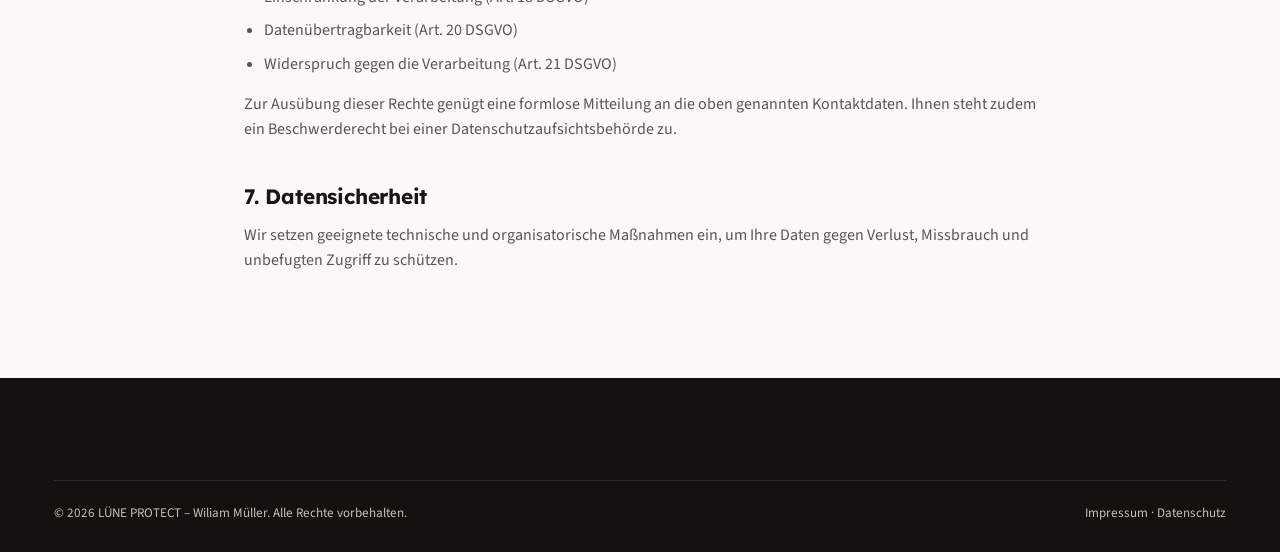
==== commit 448999f8: "Rework site colors and logo to match the LÜNE PROTECT brand logo Replaces the previous blue/amber/gr" ====
--- a/datenschutz.html
+++ b/datenschutz.html
@@ -6,11 +6,11 @@
   <title>Datenschutzerklärung – LÜNE PROTECT</title>
   <meta name="description" content="Datenschutzerklärung von LÜNE PROTECT gemäß DSGVO." />
   <meta name="robots" content="noindex" />
-  <meta name="theme-color" content="#0b1324" />
-  <link rel="icon" href="data:image/svg+xml,%3Csvg xmlns='http://www.w3.org/2000/svg' viewBox='0 0 24 24' fill='none'%3E%3Crect width='24' height='24' rx='6' fill='%230b1324'/%3E%3Cpath d='M12 3l7 3v5c0 4.5-3 8-7 10-4-2-7-5.5-7-10V6l7-3z' fill='%232563eb'/%3E%3Cpath d='M9 12l2 2 4-4' stroke='%23f59e0b' stroke-width='1.6' stroke-linecap='round' stroke-linejoin='round' fill='none'/%3E%3C/svg%3E" />
+  <meta name="theme-color" content="#14110f" />
+  <link rel="icon" href="data:image/svg+xml,%3Csvg xmlns='http://www.w3.org/2000/svg' viewBox='0 0 64 64'%3E%3Crect width='64' height='64' rx='14' fill='%23faf9f7'/%3E%3Cpath d='M13 47 L13 27 L30 9 L39 19 L44 11 L51 20 L51 43' fill='none' stroke='%23e2472a' stroke-width='3.6' stroke-linecap='round' stroke-linejoin='round'/%3E%3Cpath d='M35 30 Q44 20 53 30' fill='none' stroke='%231a1512' stroke-width='2.4' stroke-linecap='round'/%3E%3Cpath d='M38 33.5 Q44 26.5 50 33.5' fill='none' stroke='%231a1512' stroke-width='2.4' stroke-linecap='round'/%3E%3Cpath d='M39 39 A5.5 7 0 0 1 50 39' fill='none' stroke='%231a1512' stroke-width='2.6' stroke-linecap='round'/%3E%3Crect x='37' y='39' width='15' height='13' rx='3' fill='%231a1512'/%3E%3Ccircle cx='44.5' cy='44' r='1.8' fill='%23faf9f7'/%3E%3Crect x='43.5' y='45.3' width='2' height='3.4' rx='0.6' fill='%23faf9f7'/%3E%3C/svg%3E" />
   <link rel="preconnect" href="https://fonts.googleapis.com" />
   <link rel="preconnect" href="https://fonts.gstatic.com" crossorigin />
-  <link rel="stylesheet" href="https://fonts.googleapis.com/css2?family=Lexend:wght@400;500;600;700;800&family=Source+Sans+3:wght@400;500;600;700&display=swap" />
+  <link rel="stylesheet" href="https://fonts.googleapis.com/css2?family=Lexend:wght@400;500;600;700;800&family=Orbitron:wght@600;700;800;900&family=Source+Sans+3:wght@400;500;600;700&display=swap" />
   <link rel="stylesheet" href="assets/css/style.css" />
 </head>
 <body>
@@ -20,9 +20,9 @@
     <div class="container">
       <a class="brand" href="index.html" aria-label="LÜNE PROTECT – Startseite">
         <span class="brand__mark" aria-hidden="true">
-          <svg viewBox="0 0 24 24" fill="none"><path d="M12 3l7 3v5c0 4.5-3 8-7 10-4-2-7-5.5-7-10V6l7-3z" stroke="currentColor" stroke-width="1.7" stroke-linejoin="round"/><path d="M9 12l2 2 4-4" stroke="currentColor" stroke-width="1.7" stroke-linecap="round" stroke-linejoin="round"/></svg>
+          <svg viewBox="0 0 64 64" fill="none"><path class="logo-red" d="M13 47 L13 27 L30 9 L39 19 L44 11 L51 20 L51 43" stroke-width="3.6" stroke-linecap="round" stroke-linejoin="round"/><path class="logo-black" d="M35 30 Q44 20 53 30" stroke-width="2.4" stroke-linecap="round" fill="none"/><path class="logo-black" d="M38 33.5 Q44 26.5 50 33.5" stroke-width="2.4" stroke-linecap="round" fill="none"/><path class="logo-black" d="M39 39 A5.5 7 0 0 1 50 39" stroke-width="2.6" stroke-linecap="round" fill="none"/><rect class="logo-black" x="37" y="39" width="15" height="13" rx="3" stroke="none"/><circle class="logo-cutout" cx="44.5" cy="44" r="1.8" stroke="none"/><rect class="logo-cutout" x="43.5" y="45.3" width="2" height="3.4" rx="0.6" stroke="none"/></svg>
         </span>
-        <span class="brand__name">LÜNE<span>PROTECT</span></span>
+        <span class="brand__name"><span>LÜNE</span>PROTECT</span>
       </a>
       <nav class="main-nav" id="main-nav" aria-label="Hauptnavigation">
         <ul class="main-nav__list">
--- a/assets/css/style.css
+++ b/assets/css/style.css
@@ -1,8 +1,11 @@
 /* ==========================================================================
    LÜNE PROTECT — Stylesheet
-   Design system: dark navy "tech/trust" sections on a light, high-contrast
-   content base. Primary = security blue, Accent = CTA amber,
-   Status = armed/protected green. Headings: Lexend / Body: Source Sans 3.
+   Design system taken directly from the company logo: a red-orange house/
+   shield mark + black "PROTECT" wordmark on white. Red = the one brand
+   accent (CTAs, links, active states); near-black = the second brand
+   color, used for dark "trust" sections (hero, footer, CTA banner) and as
+   an alternate solid-button color, echoing the logo's two-tone red/black
+   split. Headings/UI: Lexend, wordmark: Orbitron, body: Source Sans 3.
    ========================================================================== */
 
 /* Google Fonts are loaded via <link> tags in each page's <head>, not via
@@ -13,42 +16,46 @@
 :root {
   --font-heading: 'Lexend', system-ui, -apple-system, Segoe UI, sans-serif;
   --font-body: 'Source Sans 3', system-ui, -apple-system, Segoe UI, sans-serif;
-
-  /* Light content surfaces */
-  --color-ink: #0f172a;
-  --color-ink-soft: #475569;
-  --color-ink-faint: #7c8aa0;
-  --color-bg: #f6f8fb;
-  --color-bg-alt: #eef2f8;
+  --font-brand: 'Orbitron', var(--font-heading);
+
+  /* Light content surfaces (warm neutrals, matching the logo's white/grey) */
+  --color-ink: #1a1512;
+  --color-ink-soft: #5a5450;
+  --color-ink-faint: #8b8480;
+  --color-bg: #faf9f7;
+  --color-bg-alt: #f2efeb;
   --color-surface: #ffffff;
-  --color-border: #e2e8f0;
-
-  /* Dark navy "trust" surfaces (hero, footer, CTA banner) */
-  --color-navy: #0b1324;
-  --color-navy-soft: #121b30;
-  --color-navy-softer: #182544;
-  --color-navy-border: rgba(255, 255, 255, 0.09);
-  --color-on-navy: #f8fafc;
-  --color-on-navy-soft: #aab8d1;
-
-  /* Brand colors */
-  --color-primary: #2563eb;
-  --color-primary-dark: #1d4ed8;
-  --color-primary-soft: rgba(37, 99, 235, 0.1);
-  --color-accent: #f59e0b;
-  --color-accent-dark: #d97706;
-  --color-status: #22c55e;
-  --color-status-soft: rgba(34, 197, 94, 0.14);
-  --color-danger: #dc2626;
+  --color-border: #e7e1da;
+
+  /* Dark "trust" surfaces (hero, footer, CTA banner) — near-black, the
+     logo's second color, not a blue-tinted navy. */
+  --color-dark: #14110f;
+  --color-dark-soft: #211a16;
+  --color-dark-softer: #2c231d;
+  --color-dark-border: rgba(255, 255, 255, 0.1);
+  --color-on-dark: #faf6f3;
+  --color-on-dark-soft: #c9bfb7;
+
+  /* Brand red — sampled from the logo's house mark / "LÜNE" wordmark */
+  --color-red: #e2472a;
+  --color-red-dark: #b7371f;
+  --color-red-soft: rgba(226, 71, 42, 0.1);
+  --color-red-light: #ff8562; /* text/icons on dark surfaces: needs the extra brightness for contrast */
+  --color-red-pale: #ffc4b0; /* small text on translucent-tinted dark chips, where red-light alone falls short */
+
+  /* Small semantic-only accents (not brand identity, kept minimal) */
+  --color-success: #15803d;
+  --color-success-soft: rgba(34, 197, 94, 0.14);
+  --color-danger: #c81e1e;
 
   --radius-sm: 8px;
   --radius-md: 14px;
   --radius-lg: 24px;
   --radius-pill: 999px;
 
-  --shadow-sm: 0 1px 2px rgba(15, 23, 42, 0.07);
-  --shadow-md: 0 14px 32px -14px rgba(15, 23, 42, 0.22);
-  --shadow-lg: 0 30px 70px -24px rgba(15, 23, 42, 0.32);
+  --shadow-sm: 0 1px 2px rgba(20, 17, 15, 0.07);
+  --shadow-md: 0 14px 32px -14px rgba(20, 17, 15, 0.22);
+  --shadow-lg: 0 30px 70px -24px rgba(20, 17, 15, 0.32);
 
   --container-w: 1220px;
   --transition: 220ms cubic-bezier(0.4, 0, 0.2, 1);
@@ -139,7 +146,7 @@
 }
 
 :focus-visible {
-  outline: 3px solid var(--color-primary);
+  outline: 3px solid var(--color-red);
   outline-offset: 2px;
   border-radius: 4px;
 }
@@ -161,15 +168,15 @@
 }
 
 .section--navy {
-  background: var(--color-navy);
-  color: var(--color-on-navy);
+  background: var(--color-dark);
+  color: var(--color-on-dark);
 }
 
 .section--navy h1,
 .section--navy h2,
 .section--navy h3,
 .section--navy h4 {
-  color: var(--color-on-navy); /* see note on .hero__content h1 */
+  color: var(--color-on-dark); /* see note on .hero__content h1 */
 }
 
 .section-head {
@@ -191,7 +198,7 @@
   font-weight: 600;
   letter-spacing: 0.08em;
   text-transform: uppercase;
-  color: var(--color-primary);
+  color: var(--color-red);
   margin-bottom: 14px;
 }
 
@@ -199,18 +206,18 @@
   content: '';
   width: 22px;
   height: 2px;
-  background: var(--color-primary);
+  background: var(--color-red);
   border-radius: 2px;
 }
 
 .section--navy .eyebrow,
 .hero .eyebrow {
-  color: var(--color-accent);
+  color: var(--color-red);
 }
 
 .section--navy .eyebrow::before,
 .hero .eyebrow::before {
-  background: var(--color-accent);
+  background: var(--color-red);
 }
 
 .section-title {
@@ -226,7 +233,7 @@
 }
 
 .section--navy .section-lede {
-  color: var(--color-on-navy-soft);
+  color: var(--color-on-dark-soft);
 }
 
 .section-head--center .section-lede {
@@ -249,10 +256,11 @@
   position: absolute;
   top: -60px;
   left: 16px;
-  background: var(--color-primary);
-  color: #fff;
+  background: var(--color-dark);
+  color: var(--color-on-dark);
   padding: 12px 18px;
   border-radius: var(--radius-sm);
+  border: 2px solid var(--color-red);
   z-index: 1000;
   transition: top var(--transition);
   font-weight: 600;
@@ -292,20 +300,23 @@
   transform: translateY(0);
 }
 
+/* Highest emphasis: solid brand red. Dark text — white fails contrast at
+   this button's font size against a red this saturated (≈4.1:1, under the
+   4.5:1 AA text minimum), dark ink clears it comfortably (≈5:1+). */
 .btn--accent {
-  background: var(--color-accent);
-  color: #21160a;
-  box-shadow: 0 14px 28px -12px rgba(245, 158, 11, 0.55);
+  background: var(--color-red);
+  color: var(--color-ink);
+  box-shadow: 0 14px 28px -12px rgba(226, 71, 42, 0.55);
 }
 
 .btn--accent:hover {
-  background: var(--color-accent-dark);
-  box-shadow: 0 18px 34px -12px rgba(217, 119, 6, 0.55);
+  background: var(--color-red-dark);
+  box-shadow: 0 18px 34px -12px rgba(183, 55, 31, 0.55);
 }
 
 .btn--ghost-light {
   background: rgba(255, 255, 255, 0.06);
-  color: var(--color-on-navy);
+  color: var(--color-on-dark);
   border-color: rgba(255, 255, 255, 0.28);
 }
 
@@ -314,14 +325,17 @@
   border-color: rgba(255, 255, 255, 0.5);
 }
 
+/* Secondary emphasis: solid near-black, the logo's other brand color —
+   keeps a clear one-two hierarchy against the red accent button instead
+   of the two competing for the same "loudest" role. */
 .btn--primary {
-  background: var(--color-primary);
-  color: #fff;
-  box-shadow: 0 14px 28px -14px rgba(37, 99, 235, 0.6);
+  background: var(--color-dark);
+  color: var(--color-on-dark);
+  box-shadow: 0 14px 28px -14px rgba(20, 17, 15, 0.5);
 }
 
 .btn--primary:hover {
-  background: var(--color-primary-dark);
+  background: var(--color-dark-soft);
 }
 
 .btn--outline {
@@ -331,8 +345,8 @@
 }
 
 .btn--outline:hover {
-  border-color: var(--color-primary);
-  color: var(--color-primary);
+  border-color: var(--color-red);
+  color: var(--color-red);
 }
 
 .btn--sm {
@@ -352,10 +366,10 @@
   height: var(--header-h);
   display: flex;
   align-items: center;
-  background: rgba(11, 19, 36, 0.85);
+  background: rgba(20, 17, 15, 0.85);
   backdrop-filter: blur(14px);
   -webkit-backdrop-filter: blur(14px);
-  border-bottom: 1px solid var(--color-navy-border);
+  border-bottom: 1px solid var(--color-dark-border);
   transition: background var(--transition), box-shadow var(--transition);
 }
 
@@ -377,32 +391,51 @@
   font-family: var(--font-heading);
   font-weight: 700;
   font-size: 1.2rem;
-  color: var(--color-on-navy);
-}
-
+  color: var(--color-on-dark);
+}
+
+/* Holds the actual two-color logo icon (red house + black smart-lock), so
+   it's a plain light card rather than a single-color tinted badge. */
 .brand__mark {
   display: inline-flex;
   align-items: center;
   justify-content: center;
-  width: 38px;
-  height: 38px;
+  width: 40px;
+  height: 40px;
   border-radius: 11px;
-  background: linear-gradient(150deg, var(--color-primary), #1e3a8a);
-  color: #fff;
-  box-shadow: 0 8px 20px -8px rgba(37, 99, 235, 0.7);
+  background: var(--color-surface);
+  padding: 5px;
+  box-shadow: 0 8px 20px -8px rgba(20, 17, 15, 0.45);
 }
 
 .brand__mark svg {
-  width: 21px;
-  height: 21px;
+  width: 100%;
+  height: 100%;
+}
+
+/* Two-color logo icon: house outline in brand red, smart-lock glyph in
+   near-black, matching the actual company logo's color split. */
+.brand__mark .logo-red {
+  stroke: var(--color-red);
+}
+
+.brand__mark .logo-black {
+  stroke: var(--color-ink);
+  fill: var(--color-ink);
+}
+
+.brand__mark .logo-cutout {
+  fill: var(--color-surface);
 }
 
 .brand__name {
-  letter-spacing: 0.01em;
+  font-family: var(--font-brand);
+  letter-spacing: 0.03em;
+  font-weight: 700;
 }
 
 .brand__name span {
-  color: var(--color-accent);
+  color: var(--color-red);
 }
 
 .main-nav {
@@ -420,7 +453,7 @@
 .main-nav__list a {
   font-size: 0.95rem;
   font-weight: 500;
-  color: var(--color-on-navy-soft);
+  color: var(--color-on-dark-soft);
   padding-block: 6px;
   border-bottom: 2px solid transparent;
   transition: color var(--transition), border-color var(--transition);
@@ -428,8 +461,8 @@
 
 .main-nav__list a:hover,
 .main-nav__list a.is-active {
-  color: var(--color-on-navy);
-  border-color: var(--color-accent);
+  color: var(--color-on-dark);
+  border-color: var(--color-red);
 }
 
 .main-nav__cta {
@@ -446,7 +479,7 @@
   display: inline-flex;
   align-items: center;
   gap: 9px;
-  color: var(--color-on-navy);
+  color: var(--color-on-dark);
   font-family: var(--font-heading);
   font-weight: 600;
   font-size: 0.92rem;
@@ -457,19 +490,19 @@
 .phone-pill svg {
   width: 17px;
   height: 17px;
-  color: var(--color-status);
+  color: var(--color-red-light);
 }
 
 .nav-toggle {
   display: none;
   background: rgba(255, 255, 255, 0.08);
-  border: 1px solid var(--color-navy-border);
+  border: 1px solid var(--color-dark-border);
   border-radius: var(--radius-sm);
   width: 44px;
   height: 44px;
   align-items: center;
   justify-content: center;
-  color: var(--color-on-navy);
+  color: var(--color-on-dark);
 }
 
 .nav-toggle svg {
@@ -492,10 +525,10 @@
 /* ---------- Hero ---------- */
 .hero {
   position: relative;
-  background: radial-gradient(circle at 82% 15%, rgba(37, 99, 235, 0.35), transparent 55%),
-    radial-gradient(circle at 12% 85%, rgba(245, 158, 11, 0.16), transparent 45%),
-    linear-gradient(180deg, var(--color-navy) 0%, var(--color-navy-soft) 100%);
-  color: var(--color-on-navy);
+  background: radial-gradient(circle at 82% 15%, rgba(226, 71, 42, 0.32), transparent 55%),
+    radial-gradient(circle at 12% 85%, rgba(226, 71, 42, 0.14), transparent 45%),
+    linear-gradient(180deg, var(--color-dark) 0%, var(--color-dark-soft) 100%);
+  color: var(--color-on-dark);
   overflow: hidden;
   padding-block: clamp(64px, 10vw, 120px);
 }
@@ -524,20 +557,20 @@
      out-prioritizes a rule that targets the element directly, regardless
      of the ancestor rule's specificity) — so every heading placed on a
      dark surface needs its light color restated explicitly here. */
-  color: var(--color-on-navy);
+  color: var(--color-on-dark);
   font-size: clamp(2.2rem, 4.6vw, 3.4rem);
   font-weight: 800;
 }
 
 .hero__content h1 em {
   font-style: normal;
-  color: var(--color-accent);
+  color: var(--color-red);
 }
 
 .hero__lede {
   margin-top: 20px;
   font-size: 1.12rem;
-  color: var(--color-on-navy-soft);
+  color: var(--color-on-dark-soft);
   max-width: 54ch;
 }
 
@@ -554,7 +587,7 @@
   gap: 12px 22px;
   margin-top: 42px;
   padding-top: 30px;
-  border-top: 1px solid var(--color-navy-border);
+  border-top: 1px solid var(--color-dark-border);
 }
 
 .hero__trust li {
@@ -562,13 +595,13 @@
   align-items: center;
   gap: 10px;
   font-size: 0.92rem;
-  color: var(--color-on-navy-soft);
+  color: var(--color-on-dark-soft);
 }
 
 .hero__trust svg {
   width: 19px;
   height: 19px;
-  color: var(--color-status);
+  color: var(--color-red-light);
   flex-shrink: 0;
 }
 
@@ -584,8 +617,8 @@
   width: 100%;
   max-width: 400px;
   border-radius: var(--radius-lg);
-  background: linear-gradient(165deg, var(--color-navy-softer), var(--color-navy-soft));
-  border: 1px solid var(--color-navy-border);
+  background: linear-gradient(165deg, var(--color-dark-softer), var(--color-dark-soft));
+  border: 1px solid var(--color-dark-border);
   padding: 30px;
   box-shadow: var(--shadow-lg);
 }
@@ -597,12 +630,19 @@
   margin-bottom: 22px;
 }
 
+/* "Armed" status reads as brand red rather than the conventional
+   safe/active green — deliberately, to match how physical alarm keypads
+   use red for "scharf" and to keep the brand's one accent color
+   consistent. The text uses --color-red-pale rather than --color-red or
+   --color-red-light: against this translucent-tinted dark chip the
+   deeper reds fall short of 4.5:1 for text this small, the pale tint
+   clears it. */
 .status-chip {
   display: inline-flex;
   align-items: center;
   gap: 8px;
-  background: var(--color-status-soft);
-  color: var(--color-status);
+  background: rgba(226, 71, 42, 0.16);
+  color: var(--color-red-pale);
   font-family: var(--font-heading);
   font-weight: 600;
   font-size: 0.78rem;
@@ -616,13 +656,13 @@
   width: 7px;
   height: 7px;
   border-radius: 50%;
-  background: var(--color-status);
-  box-shadow: 0 0 0 4px var(--color-status-soft);
+  background: var(--color-red-light);
+  box-shadow: 0 0 0 4px rgba(226, 71, 42, 0.25);
 }
 
 .hero__panel-time {
   font-size: 0.8rem;
-  color: var(--color-on-navy-soft);
+  color: var(--color-on-dark-soft);
 }
 
 .hero__panel-list {
@@ -636,7 +676,7 @@
   align-items: center;
   gap: 12px;
   background: rgba(255, 255, 255, 0.04);
-  border: 1px solid var(--color-navy-border);
+  border: 1px solid var(--color-dark-border);
   border-radius: var(--radius-md);
   padding: 12px 14px;
 }
@@ -648,8 +688,8 @@
   width: 34px;
   height: 34px;
   border-radius: 10px;
-  background: rgba(37, 99, 235, 0.22);
-  color: #a9c2fb;
+  background: rgba(226, 71, 42, 0.22);
+  color: var(--color-red-light);
   flex-shrink: 0;
 }
 
@@ -666,7 +706,7 @@
 }
 
 .hero__panel-item div small {
-  color: var(--color-on-navy-soft);
+  color: var(--color-on-dark-soft);
   font-size: 0.78rem;
 }
 
@@ -675,7 +715,7 @@
   width: 320px;
   height: 320px;
   border-radius: 50%;
-  background: radial-gradient(circle, rgba(37, 99, 235, 0.45), transparent 70%);
+  background: radial-gradient(circle, rgba(226, 71, 42, 0.5), transparent 70%);
   filter: blur(10px);
   z-index: -1;
   top: -60px;
@@ -725,7 +765,7 @@
 .partner-badge svg {
   width: 16px;
   height: 16px;
-  color: var(--color-primary);
+  color: var(--color-red);
 }
 
 /* ---------- Services overview grid ---------- */
@@ -759,8 +799,8 @@
   width: 52px;
   height: 52px;
   border-radius: var(--radius-md);
-  background: var(--color-primary-soft);
-  color: var(--color-primary);
+  background: var(--color-red-soft);
+  color: var(--color-red);
 }
 
 .service-card__icon svg {
@@ -785,7 +825,7 @@
   font-family: var(--font-heading);
   font-weight: 600;
   font-size: 0.9rem;
-  color: var(--color-primary);
+  color: var(--color-red);
 }
 
 .service-card__link svg {
@@ -818,6 +858,9 @@
   direction: ltr;
 }
 
+/* Solid black rather than red: with the service-card icons above already
+   red-tinted, alternating to the logo's other brand color here keeps the
+   red from being the only note played down the whole page. */
 .service-detail__badge {
   display: inline-flex;
   align-items: center;
@@ -825,8 +868,8 @@
   width: 54px;
   height: 54px;
   border-radius: var(--radius-md);
-  background: var(--color-primary);
-  color: #fff;
+  background: var(--color-dark);
+  color: var(--color-on-dark);
   margin-bottom: 20px;
 }
 
@@ -853,7 +896,7 @@
 .feature-list svg {
   width: 20px;
   height: 20px;
-  color: var(--color-status);
+  color: var(--color-red);
   flex-shrink: 0;
   margin-top: 2px;
 }
@@ -866,7 +909,7 @@
   position: relative;
   border-radius: var(--radius-lg);
   overflow: hidden;
-  background: linear-gradient(160deg, var(--color-navy-soft), var(--color-navy));
+  background: linear-gradient(160deg, var(--color-dark-soft), var(--color-dark));
   aspect-ratio: 4 / 3.3;
   display: flex;
   align-items: center;
@@ -884,7 +927,7 @@
   content: '';
   position: absolute;
   inset: 0;
-  background: radial-gradient(circle at 30% 20%, rgba(245, 158, 11, 0.22), transparent 55%);
+  background: radial-gradient(circle at 30% 20%, rgba(226, 71, 42, 0.25), transparent 55%);
 }
 
 .service-detail__cta {
@@ -913,8 +956,8 @@
   font-family: var(--font-heading);
   font-weight: 700;
   font-size: 0.85rem;
-  color: var(--color-primary);
-  background: var(--color-primary-soft);
+  color: var(--color-red);
+  background: var(--color-red-soft);
   display: inline-flex;
   align-items: center;
   justify-content: center;
@@ -970,7 +1013,7 @@
   font-family: var(--font-heading);
   font-size: 1.7rem;
   font-weight: 800;
-  color: var(--color-primary);
+  color: var(--color-red);
 }
 
 .stat span {
@@ -981,9 +1024,9 @@
 .about-figure {
   position: relative;
   border-radius: var(--radius-lg);
-  background: linear-gradient(160deg, var(--color-navy-soft), var(--color-navy));
+  background: linear-gradient(160deg, var(--color-dark-soft), var(--color-dark));
   padding: 36px;
-  color: var(--color-on-navy);
+  color: var(--color-on-dark);
   border: 1px solid var(--color-border);
 }
 
@@ -1000,20 +1043,21 @@
   gap: 12px;
   margin-top: 24px;
   padding-top: 20px;
-  border-top: 1px solid var(--color-navy-border);
+  border-top: 1px solid var(--color-dark-border);
 }
 
 .about-figure__avatar {
   width: 46px;
   height: 46px;
   border-radius: 50%;
-  background: var(--color-primary);
+  background: var(--color-red);
   display: flex;
   align-items: center;
   justify-content: center;
   font-family: var(--font-heading);
   font-weight: 700;
-  color: #fff;
+  /* dark ink, not white — see the .btn--accent note on text contrast against this red */
+  color: var(--color-ink);
 }
 
 .about-figure__person strong {
@@ -1022,7 +1066,7 @@
 }
 
 .about-figure__person small {
-  color: var(--color-on-navy-soft);
+  color: var(--color-on-dark-soft);
   font-size: 0.8rem;
 }
 
@@ -1067,8 +1111,8 @@
 
 /* ---------- CTA banner ---------- */
 .cta-banner {
-  background: linear-gradient(120deg, var(--color-navy), #17264a);
-  color: var(--color-on-navy);
+  background: linear-gradient(120deg, var(--color-dark), var(--color-dark-softer));
+  color: var(--color-on-dark);
   border-radius: var(--radius-lg);
   padding: clamp(36px, 6vw, 56px);
   display: flex;
@@ -1079,13 +1123,13 @@
 }
 
 .cta-banner h2 {
-  color: var(--color-on-navy); /* see note on .hero__content h1 */
+  color: var(--color-on-dark); /* see note on .hero__content h1 */
   font-size: clamp(1.5rem, 2.8vw, 2rem);
   max-width: 24ch;
 }
 
 .cta-banner p {
-  color: var(--color-on-navy-soft);
+  color: var(--color-on-dark-soft);
   margin-top: 10px;
   max-width: 46ch;
 }
@@ -1146,8 +1190,8 @@
 .form-field input:focus,
 .form-field select:focus,
 .form-field textarea:focus {
-  border-color: var(--color-primary);
-  box-shadow: 0 0 0 4px var(--color-primary-soft);
+  border-color: var(--color-red);
+  box-shadow: 0 0 0 4px var(--color-red-soft);
   outline: none;
 }
 
@@ -1169,7 +1213,7 @@
   margin-top: 3px;
   width: 17px;
   height: 17px;
-  accent-color: var(--color-primary);
+  accent-color: var(--color-red);
   flex-shrink: 0;
 }
 
@@ -1188,15 +1232,18 @@
   display: none;
 }
 
+/* Success/error keep the conventional green/red semantic colors, kept
+   separate from the brand red so a form outcome is never mistaken for
+   brand styling. */
 .form-status.is-success {
   display: block;
-  background: var(--color-status-soft);
-  color: #15803d;
+  background: var(--color-success-soft);
+  color: var(--color-success);
 }
 
 .form-status.is-error {
   display: block;
-  background: rgba(220, 38, 38, 0.1);
+  background: rgba(200, 30, 30, 0.1);
   color: var(--color-danger);
 }
 
@@ -1223,8 +1270,8 @@
   width: 44px;
   height: 44px;
   border-radius: var(--radius-md);
-  background: var(--color-primary-soft);
-  color: var(--color-primary);
+  background: var(--color-red-soft);
+  color: var(--color-red);
   flex-shrink: 0;
 }
 
@@ -1245,32 +1292,32 @@
 }
 
 .info-card a:hover {
-  color: var(--color-primary);
+  color: var(--color-red);
 }
 
 .info-card--dark {
-  background: linear-gradient(160deg, var(--color-navy-soft), var(--color-navy));
+  background: linear-gradient(160deg, var(--color-dark-soft), var(--color-dark));
   border-color: transparent;
-  color: var(--color-on-navy);
+  color: var(--color-on-dark);
 }
 
 .info-card--dark .info-card__icon {
-  background: rgba(245, 158, 11, 0.2);
-  color: var(--color-accent);
+  background: rgba(226, 71, 42, 0.22);
+  color: var(--color-red-light);
 }
 
 .info-card--dark h3 {
-  color: var(--color-on-navy); /* see note on .hero__content h1 */
+  color: var(--color-on-dark); /* see note on .hero__content h1 */
 }
 
 .info-card--dark p {
-  color: var(--color-on-navy-soft);
+  color: var(--color-on-dark-soft);
 }
 
 /* ---------- Footer ---------- */
 .site-footer {
-  background: var(--color-navy);
-  color: var(--color-on-navy-soft);
+  background: var(--color-dark);
+  color: var(--color-on-dark-soft);
   padding-block: 56px 28px;
 }
 
@@ -1281,7 +1328,7 @@
 }
 
 .footer-brand .brand {
-  color: var(--color-on-navy);
+  color: var(--color-on-dark);
 }
 
 .footer-brand p {
@@ -1290,12 +1337,23 @@
   max-width: 34ch;
 }
 
+/* Echoes the small letter-spaced tagline under the logo's wordmark. */
+.footer-brand__tagline {
+  margin-top: 10px !important;
+  font-family: var(--font-heading);
+  font-size: 0.72rem !important;
+  font-weight: 600;
+  letter-spacing: 0.14em;
+  text-transform: uppercase;
+  color: var(--color-on-dark-soft);
+}
+
 .footer-col h4 {
   font-family: var(--font-heading);
   font-size: 0.85rem;
   letter-spacing: 0.05em;
   text-transform: uppercase;
-  color: var(--color-on-navy);
+  color: var(--color-on-dark);
   margin-bottom: 16px;
 }
 
@@ -1311,13 +1369,13 @@
 }
 
 .footer-col a:hover {
-  color: var(--color-on-navy);
+  color: var(--color-on-dark);
 }
 
 .footer-bottom {
   margin-top: 46px;
   padding-top: 22px;
-  border-top: 1px solid var(--color-navy-border);
+  border-top: 1px solid var(--color-dark-border);
   display: flex;
   flex-wrap: wrap;
   justify-content: space-between;
@@ -1400,15 +1458,17 @@
 }
 
 .legal a {
-  color: var(--color-primary);
+  color: var(--color-red);
   text-decoration: underline;
 }
 
+/* Deliberately amber, not brand red — these flag unverified content for
+   the site owner and should never read as a styled brand/CTA element. */
 .placeholder-note {
   display: inline-block;
-  background: rgba(245, 158, 11, 0.14);
+  background: rgba(217, 119, 6, 0.14);
   color: #92400e;
-  border: 1px dashed var(--color-accent-dark);
+  border: 1px dashed #b45309;
   border-radius: var(--radius-sm);
   padding: 1px 8px;
   font-size: 0.85em;
@@ -1462,7 +1522,7 @@
   .main-nav {
     position: fixed;
     inset: var(--header-h) 0 0 0;
-    background: var(--color-navy);
+    background: var(--color-dark);
     flex-direction: column;
     align-items: stretch;
     padding: 28px 24px;
@@ -1486,7 +1546,7 @@
     display: block;
     width: 100%;
     padding: 14px 4px;
-    border-bottom: 1px solid var(--color-navy-border);
+    border-bottom: 1px solid var(--color-dark-border);
   }
 
   .header-actions .phone-pill span {
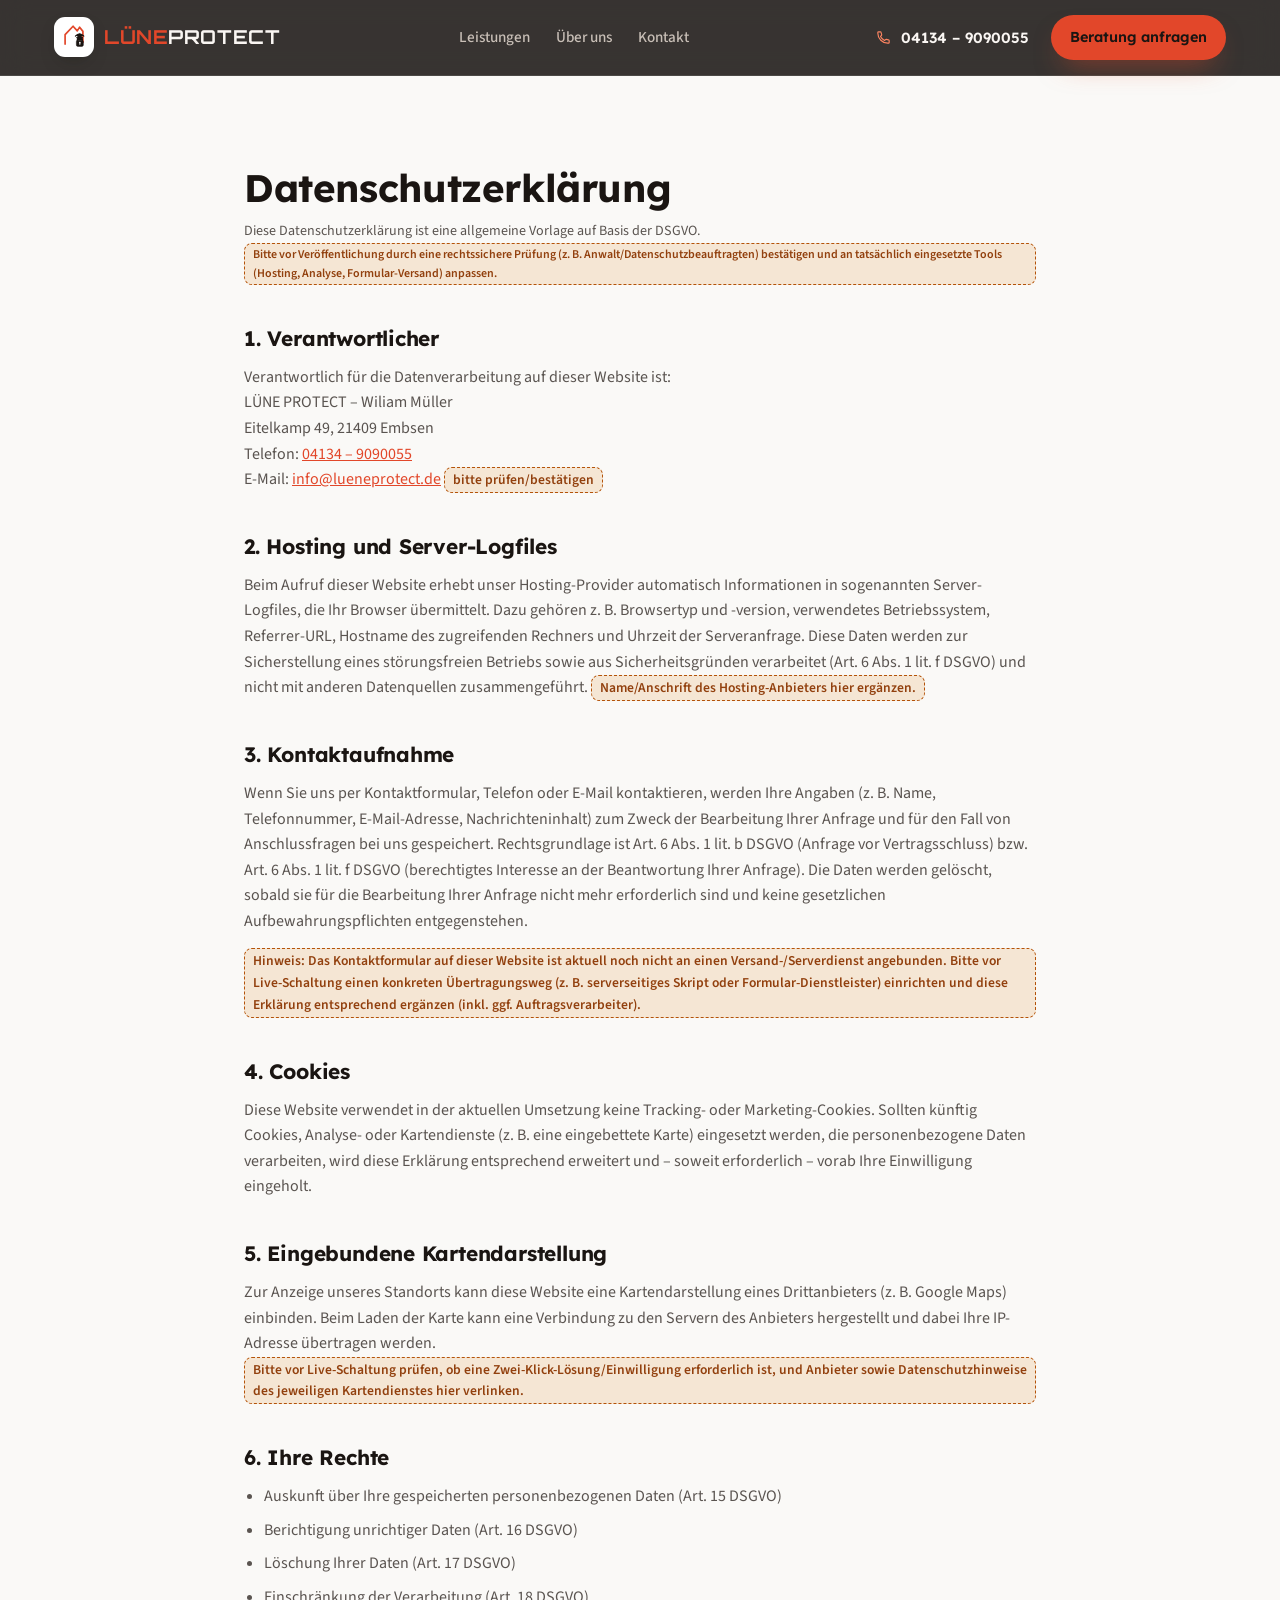
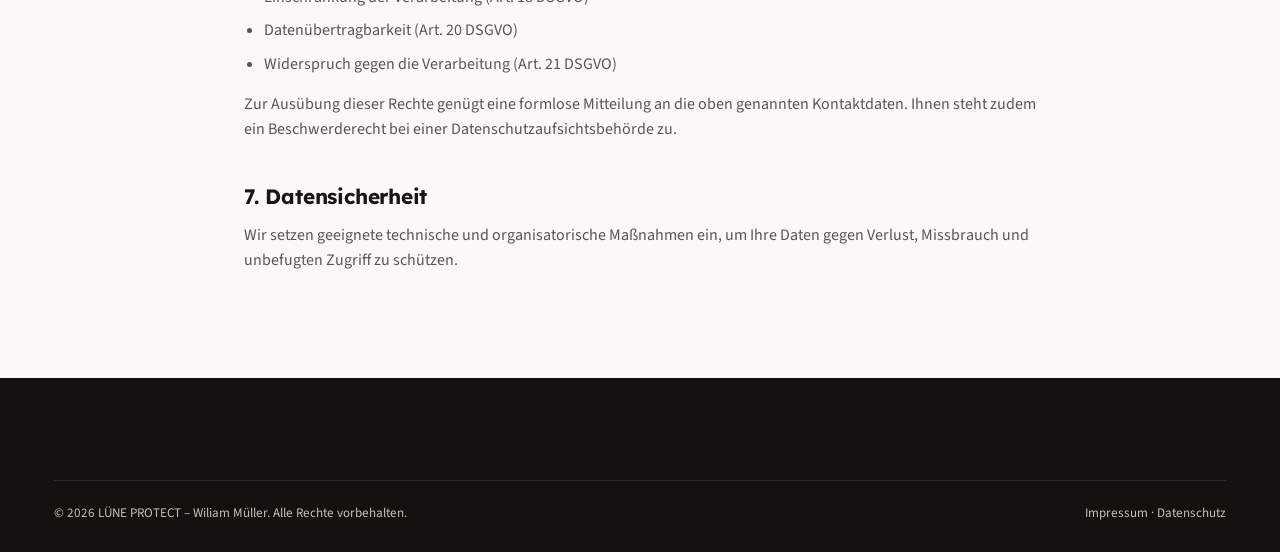
==== commit 9a17667a: "Update company address to Eitelkamp 49, 21409 Embsen Replaces every mention of the old Kirchweg 55a," ====
--- a/datenschutz.html
+++ b/datenschutz.html
@@ -59,7 +59,7 @@
         <p>
           Verantwortlich für die Datenverarbeitung auf dieser Website ist:<br />
           LÜNE PROTECT – Wiliam Müller<br />
-          Kirchweg 55a, 21365 Adendorf<br />
+          Eitelkamp 49, 21409 Embsen<br />
           Telefon: <a href="tel:+4941349090055">04134 – 9090055</a><br />
           E-Mail: <a href="mailto:info@lueneprotect.de">info@lueneprotect.de</a>
           <span class="placeholder-note">bitte prüfen/bestätigen</span>
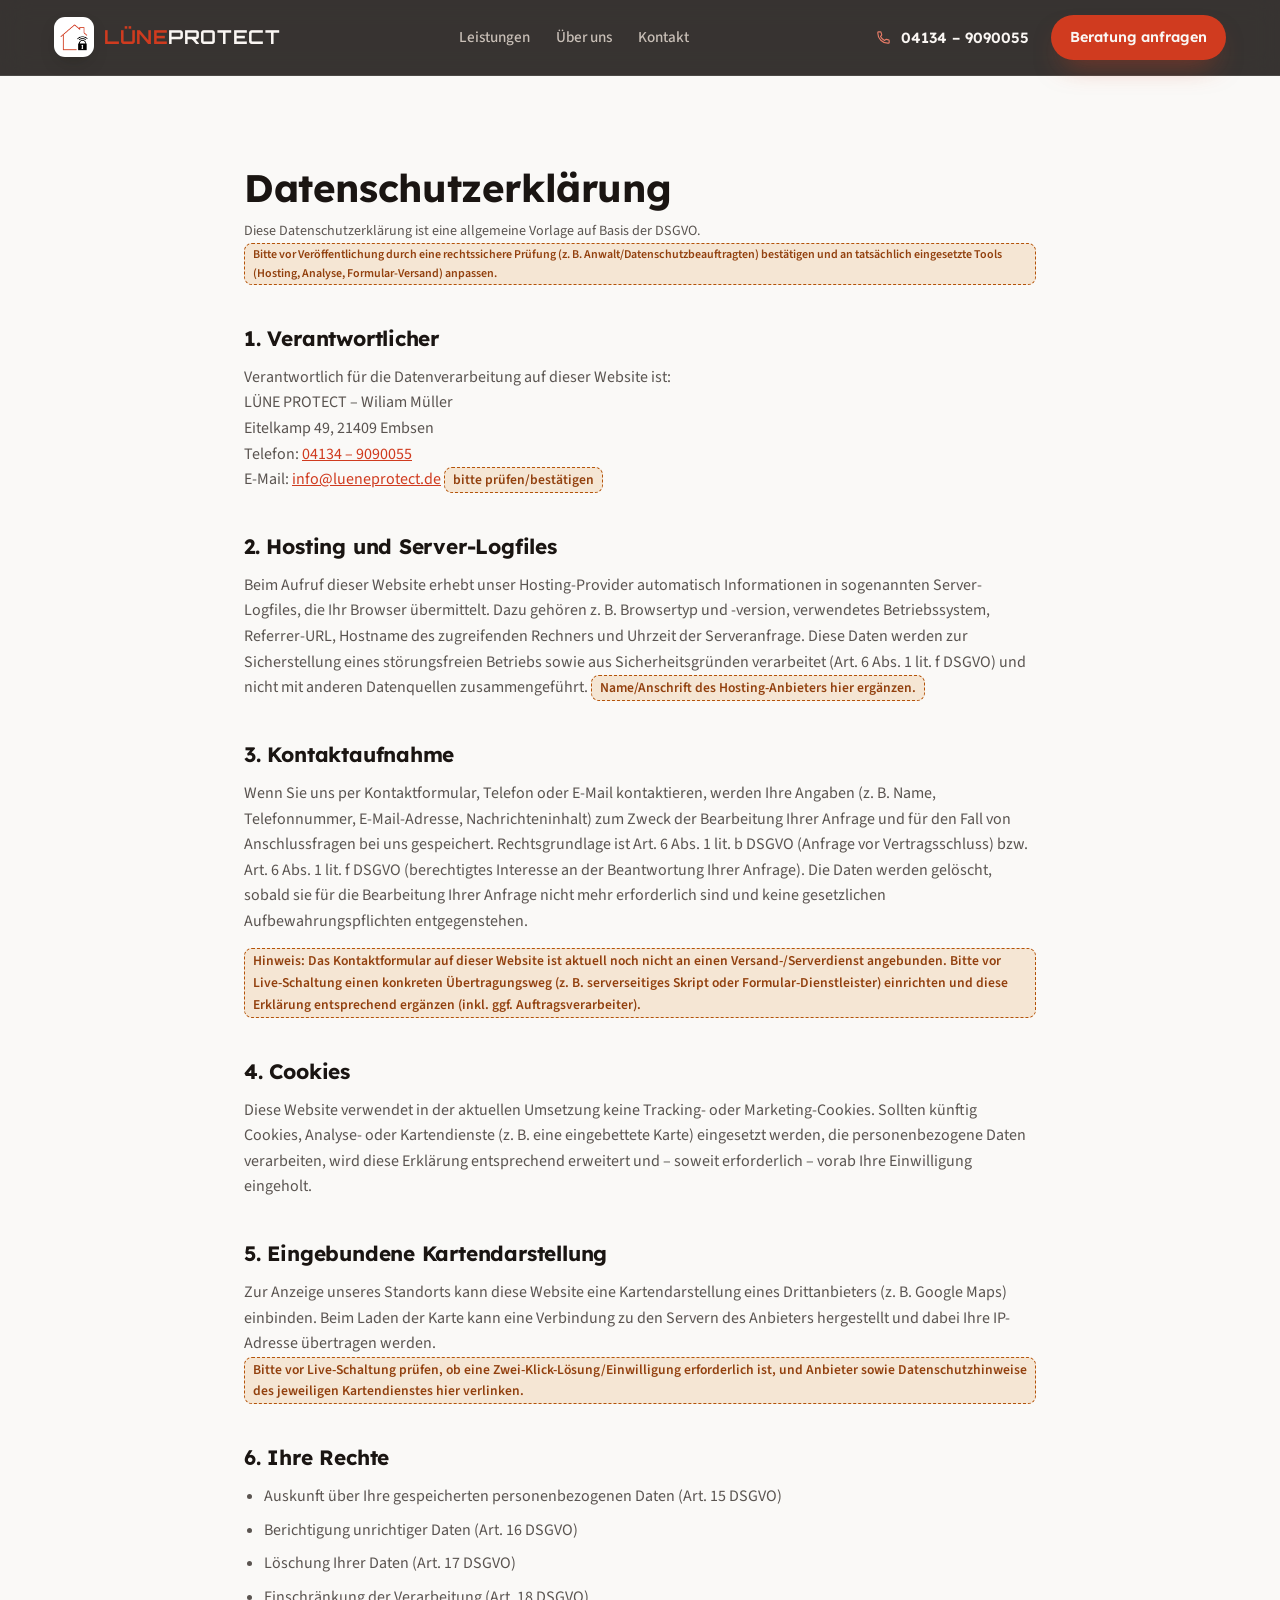
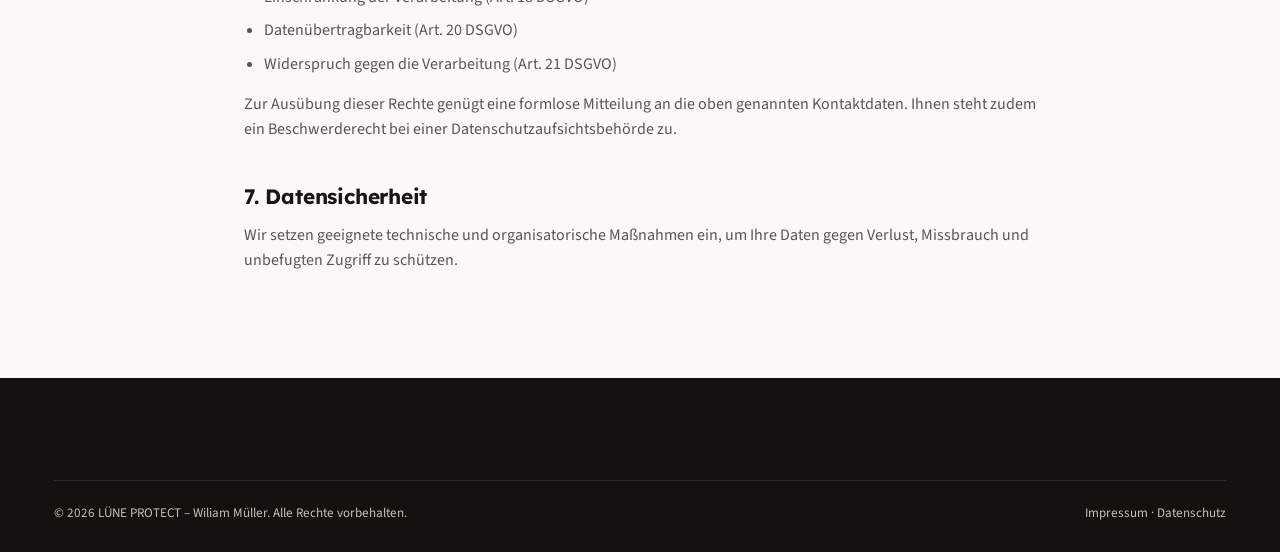
==== commit 4552bf24: "Use the real company logo instead of the hand-drawn recreation The user uploaded the actual logo fil" ====
--- a/datenschutz.html
+++ b/datenschutz.html
@@ -7,7 +7,7 @@
   <meta name="description" content="Datenschutzerklärung von LÜNE PROTECT gemäß DSGVO." />
   <meta name="robots" content="noindex" />
   <meta name="theme-color" content="#14110f" />
-  <link rel="icon" href="data:image/svg+xml,%3Csvg xmlns='http://www.w3.org/2000/svg' viewBox='0 0 64 64'%3E%3Crect width='64' height='64' rx='14' fill='%23faf9f7'/%3E%3Cpath d='M13 47 L13 27 L30 9 L39 19 L44 11 L51 20 L51 43' fill='none' stroke='%23e2472a' stroke-width='3.6' stroke-linecap='round' stroke-linejoin='round'/%3E%3Cpath d='M35 30 Q44 20 53 30' fill='none' stroke='%231a1512' stroke-width='2.4' stroke-linecap='round'/%3E%3Cpath d='M38 33.5 Q44 26.5 50 33.5' fill='none' stroke='%231a1512' stroke-width='2.4' stroke-linecap='round'/%3E%3Cpath d='M39 39 A5.5 7 0 0 1 50 39' fill='none' stroke='%231a1512' stroke-width='2.6' stroke-linecap='round'/%3E%3Crect x='37' y='39' width='15' height='13' rx='3' fill='%231a1512'/%3E%3Ccircle cx='44.5' cy='44' r='1.8' fill='%23faf9f7'/%3E%3Crect x='43.5' y='45.3' width='2' height='3.4' rx='0.6' fill='%23faf9f7'/%3E%3C/svg%3E" />
+  <link rel="icon" href="assets/img/logo-icon.png" type="image/png" />
   <link rel="preconnect" href="https://fonts.googleapis.com" />
   <link rel="preconnect" href="https://fonts.gstatic.com" crossorigin />
   <link rel="stylesheet" href="https://fonts.googleapis.com/css2?family=Lexend:wght@400;500;600;700;800&family=Orbitron:wght@600;700;800;900&family=Source+Sans+3:wght@400;500;600;700&display=swap" />
@@ -20,7 +20,7 @@
     <div class="container">
       <a class="brand" href="index.html" aria-label="LÜNE PROTECT – Startseite">
         <span class="brand__mark" aria-hidden="true">
-          <svg viewBox="0 0 64 64" fill="none"><path class="logo-red" d="M13 47 L13 27 L30 9 L39 19 L44 11 L51 20 L51 43" stroke-width="3.6" stroke-linecap="round" stroke-linejoin="round"/><path class="logo-black" d="M35 30 Q44 20 53 30" stroke-width="2.4" stroke-linecap="round" fill="none"/><path class="logo-black" d="M38 33.5 Q44 26.5 50 33.5" stroke-width="2.4" stroke-linecap="round" fill="none"/><path class="logo-black" d="M39 39 A5.5 7 0 0 1 50 39" stroke-width="2.6" stroke-linecap="round" fill="none"/><rect class="logo-black" x="37" y="39" width="15" height="13" rx="3" stroke="none"/><circle class="logo-cutout" cx="44.5" cy="44" r="1.8" stroke="none"/><rect class="logo-cutout" x="43.5" y="45.3" width="2" height="3.4" rx="0.6" stroke="none"/></svg>
+          <img src="assets/img/logo-icon.png" alt="" width="205" height="201" loading="eager" />
         </span>
         <span class="brand__name"><span>LÜNE</span>PROTECT</span>
       </a>
--- a/assets/css/style.css
+++ b/assets/css/style.css
@@ -36,12 +36,13 @@
   --color-on-dark: #faf6f3;
   --color-on-dark-soft: #c9bfb7;
 
-  /* Brand red — sampled from the logo's house mark / "LÜNE" wordmark */
-  --color-red: #e2472a;
-  --color-red-dark: #b7371f;
-  --color-red-soft: rgba(226, 71, 42, 0.1);
-  --color-red-light: #ff8562; /* text/icons on dark surfaces: needs the extra brightness for contrast */
-  --color-red-pale: #ffc4b0; /* small text on translucent-tinted dark chips, where red-light alone falls short */
+  /* Brand red — averaged by sampling actual ink pixels from the real logo
+     file (Logo Lüneprotect.png), not eyeballed. */
+  --color-red: #d03b1f;
+  --color-red-dark: #a22e18;
+  --color-red-soft: rgba(208, 59, 31, 0.1);
+  --color-red-light: #e97c68; /* text/icons on dark surfaces: needs the extra brightness for contrast */
+  --color-red-pale: #f3baaf; /* small text on translucent-tinted dark chips, where red-light alone falls short */
 
   /* Small semantic-only accents (not brand identity, kept minimal) */
   --color-success: #15803d;
@@ -300,18 +301,18 @@
   transform: translateY(0);
 }
 
-/* Highest emphasis: solid brand red. Dark text — white fails contrast at
-   this button's font size against a red this saturated (≈4.1:1, under the
-   4.5:1 AA text minimum), dark ink clears it comfortably (≈5:1+). */
+/* Highest emphasis: solid brand red (sampled from the real logo file).
+   White text — at this red's luminance, dark ink only reaches ≈3.7:1
+   against it (under the 4.5:1 AA text minimum); white clears ≈4.9:1. */
 .btn--accent {
   background: var(--color-red);
-  color: var(--color-ink);
-  box-shadow: 0 14px 28px -12px rgba(226, 71, 42, 0.55);
+  color: var(--color-on-dark);
+  box-shadow: 0 14px 28px -12px rgba(208, 59, 31, 0.55);
 }
 
 .btn--accent:hover {
   background: var(--color-red-dark);
-  box-shadow: 0 18px 34px -12px rgba(183, 55, 31, 0.55);
+  box-shadow: 0 18px 34px -12px rgba(162, 46, 24, 0.55);
 }
 
 .btn--ghost-light {
@@ -408,24 +409,10 @@
   box-shadow: 0 8px 20px -8px rgba(20, 17, 15, 0.45);
 }
 
-.brand__mark svg {
+.brand__mark img {
   width: 100%;
   height: 100%;
-}
-
-/* Two-color logo icon: house outline in brand red, smart-lock glyph in
-   near-black, matching the actual company logo's color split. */
-.brand__mark .logo-red {
-  stroke: var(--color-red);
-}
-
-.brand__mark .logo-black {
-  stroke: var(--color-ink);
-  fill: var(--color-ink);
-}
-
-.brand__mark .logo-cutout {
-  fill: var(--color-surface);
+  object-fit: contain;
 }
 
 .brand__name {
@@ -525,8 +512,8 @@
 /* ---------- Hero ---------- */
 .hero {
   position: relative;
-  background: radial-gradient(circle at 82% 15%, rgba(226, 71, 42, 0.32), transparent 55%),
-    radial-gradient(circle at 12% 85%, rgba(226, 71, 42, 0.14), transparent 45%),
+  background: radial-gradient(circle at 82% 15%, rgba(208, 59, 31, 0.32), transparent 55%),
+    radial-gradient(circle at 12% 85%, rgba(208, 59, 31, 0.14), transparent 45%),
     linear-gradient(180deg, var(--color-dark) 0%, var(--color-dark-soft) 100%);
   color: var(--color-on-dark);
   overflow: hidden;
@@ -641,7 +628,7 @@
   display: inline-flex;
   align-items: center;
   gap: 8px;
-  background: rgba(226, 71, 42, 0.16);
+  background: rgba(208, 59, 31, 0.16);
   color: var(--color-red-pale);
   font-family: var(--font-heading);
   font-weight: 600;
@@ -657,7 +644,7 @@
   height: 7px;
   border-radius: 50%;
   background: var(--color-red-light);
-  box-shadow: 0 0 0 4px rgba(226, 71, 42, 0.25);
+  box-shadow: 0 0 0 4px rgba(208, 59, 31, 0.25);
 }
 
 .hero__panel-time {
@@ -688,7 +675,7 @@
   width: 34px;
   height: 34px;
   border-radius: 10px;
-  background: rgba(226, 71, 42, 0.22);
+  background: rgba(208, 59, 31, 0.22);
   color: var(--color-red-light);
   flex-shrink: 0;
 }
@@ -715,7 +702,7 @@
   width: 320px;
   height: 320px;
   border-radius: 50%;
-  background: radial-gradient(circle, rgba(226, 71, 42, 0.5), transparent 70%);
+  background: radial-gradient(circle, rgba(208, 59, 31, 0.5), transparent 70%);
   filter: blur(10px);
   z-index: -1;
   top: -60px;
@@ -927,7 +914,7 @@
   content: '';
   position: absolute;
   inset: 0;
-  background: radial-gradient(circle at 30% 20%, rgba(226, 71, 42, 0.25), transparent 55%);
+  background: radial-gradient(circle at 30% 20%, rgba(208, 59, 31, 0.25), transparent 55%);
 }
 
 .service-detail__cta {
@@ -1056,8 +1043,8 @@
   justify-content: center;
   font-family: var(--font-heading);
   font-weight: 700;
-  /* dark ink, not white — see the .btn--accent note on text contrast against this red */
-  color: var(--color-ink);
+  /* white, not dark ink — see the .btn--accent note on text contrast against this red */
+  color: var(--color-on-dark);
 }
 
 .about-figure__person strong {
@@ -1302,7 +1289,7 @@
 }
 
 .info-card--dark .info-card__icon {
-  background: rgba(226, 71, 42, 0.22);
+  background: rgba(208, 59, 31, 0.22);
   color: var(--color-red-light);
 }
 
@@ -1327,25 +1314,32 @@
   gap: 36px;
 }
 
-.footer-brand .brand {
-  color: var(--color-on-dark);
+/* The full original logo file (icon + wordmark + tagline, true colors)
+   shown on its own light card — its black ink needs a light surface
+   behind it, the same reason the header badge is light too. */
+.footer-logo-card {
+  display: inline-flex;
+  background: var(--color-surface);
+  border-radius: var(--radius-md);
+  padding: 16px 20px;
+  box-shadow: 0 8px 20px -8px rgba(20, 17, 15, 0.45);
+  transition: transform var(--transition);
+}
+
+.footer-logo-card:hover {
+  transform: translateY(-2px);
+}
+
+.footer-logo-card img {
+  width: 190px;
+  height: auto;
+  display: block;
 }
 
 .footer-brand p {
-  margin-top: 14px;
+  margin-top: 16px;
   font-size: 0.92rem;
   max-width: 34ch;
-}
-
-/* Echoes the small letter-spaced tagline under the logo's wordmark. */
-.footer-brand__tagline {
-  margin-top: 10px !important;
-  font-family: var(--font-heading);
-  font-size: 0.72rem !important;
-  font-weight: 600;
-  letter-spacing: 0.14em;
-  text-transform: uppercase;
-  color: var(--color-on-dark-soft);
 }
 
 .footer-col h4 {
